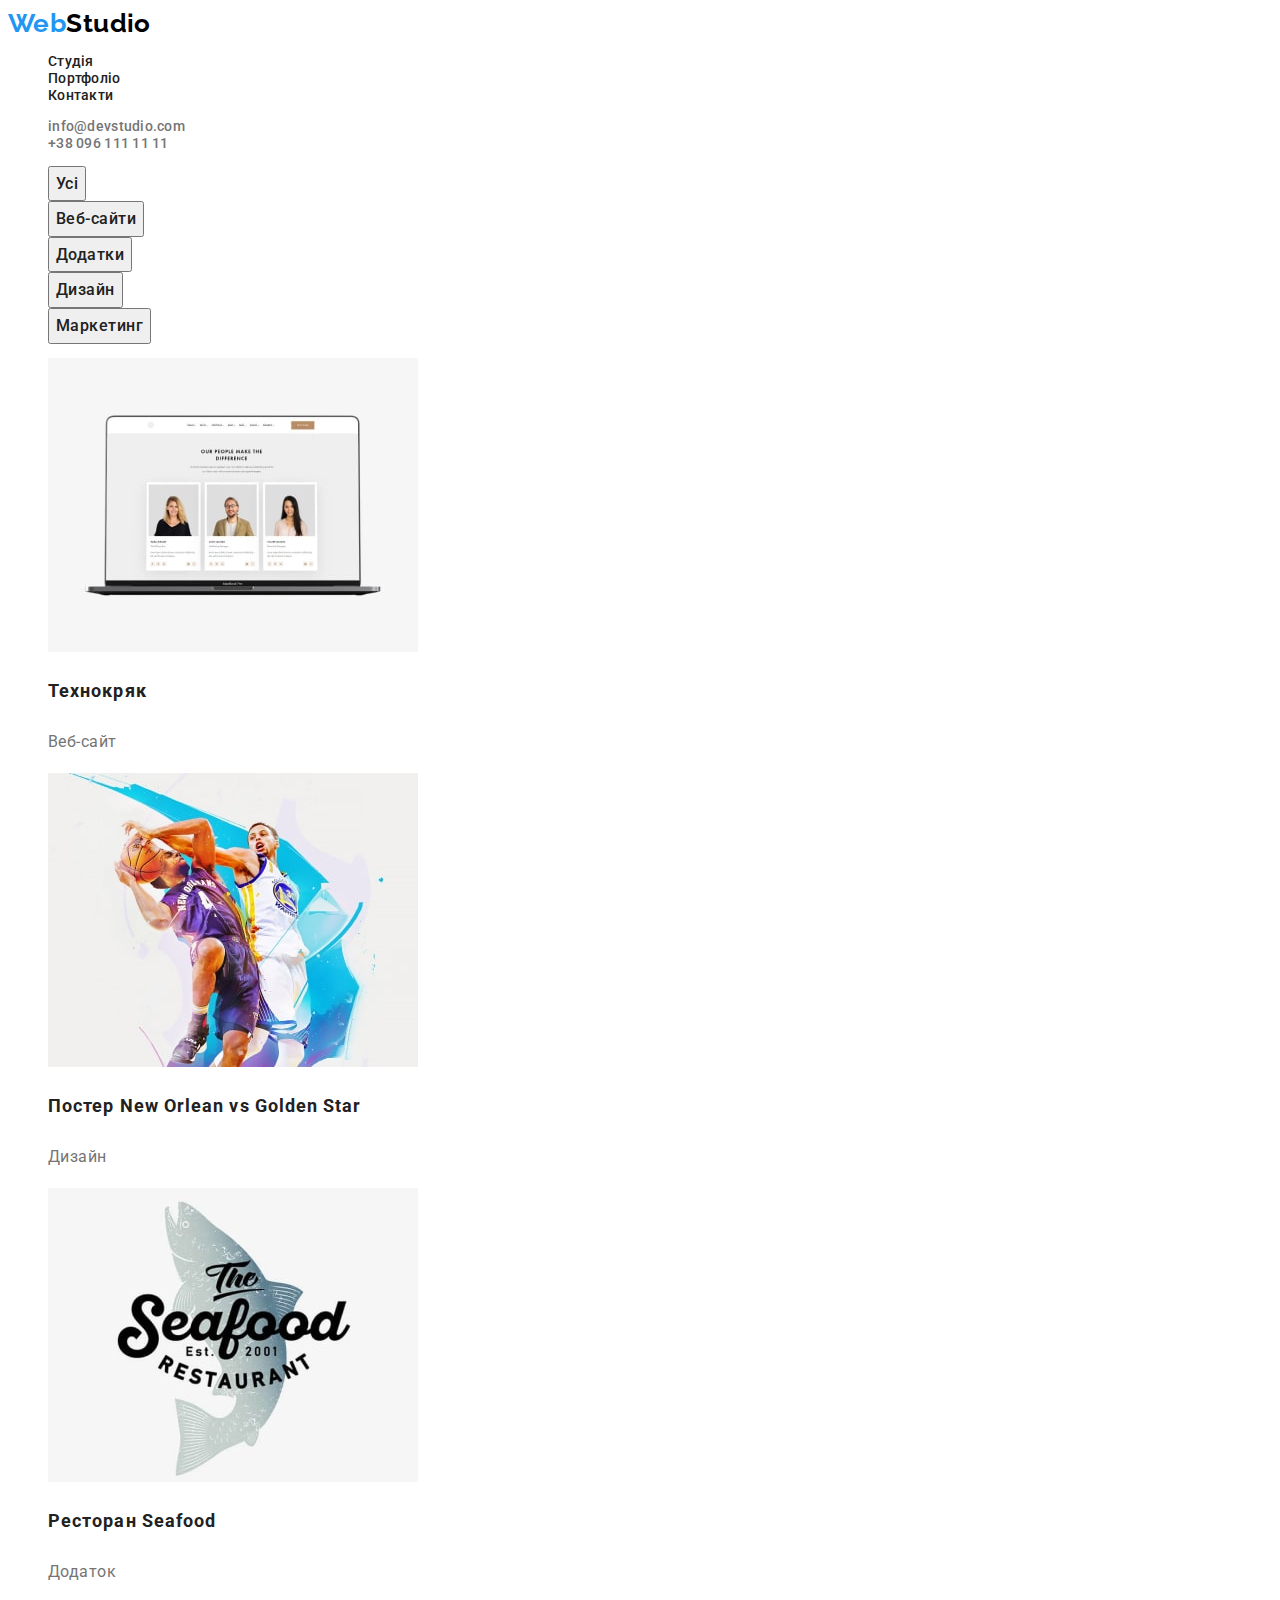
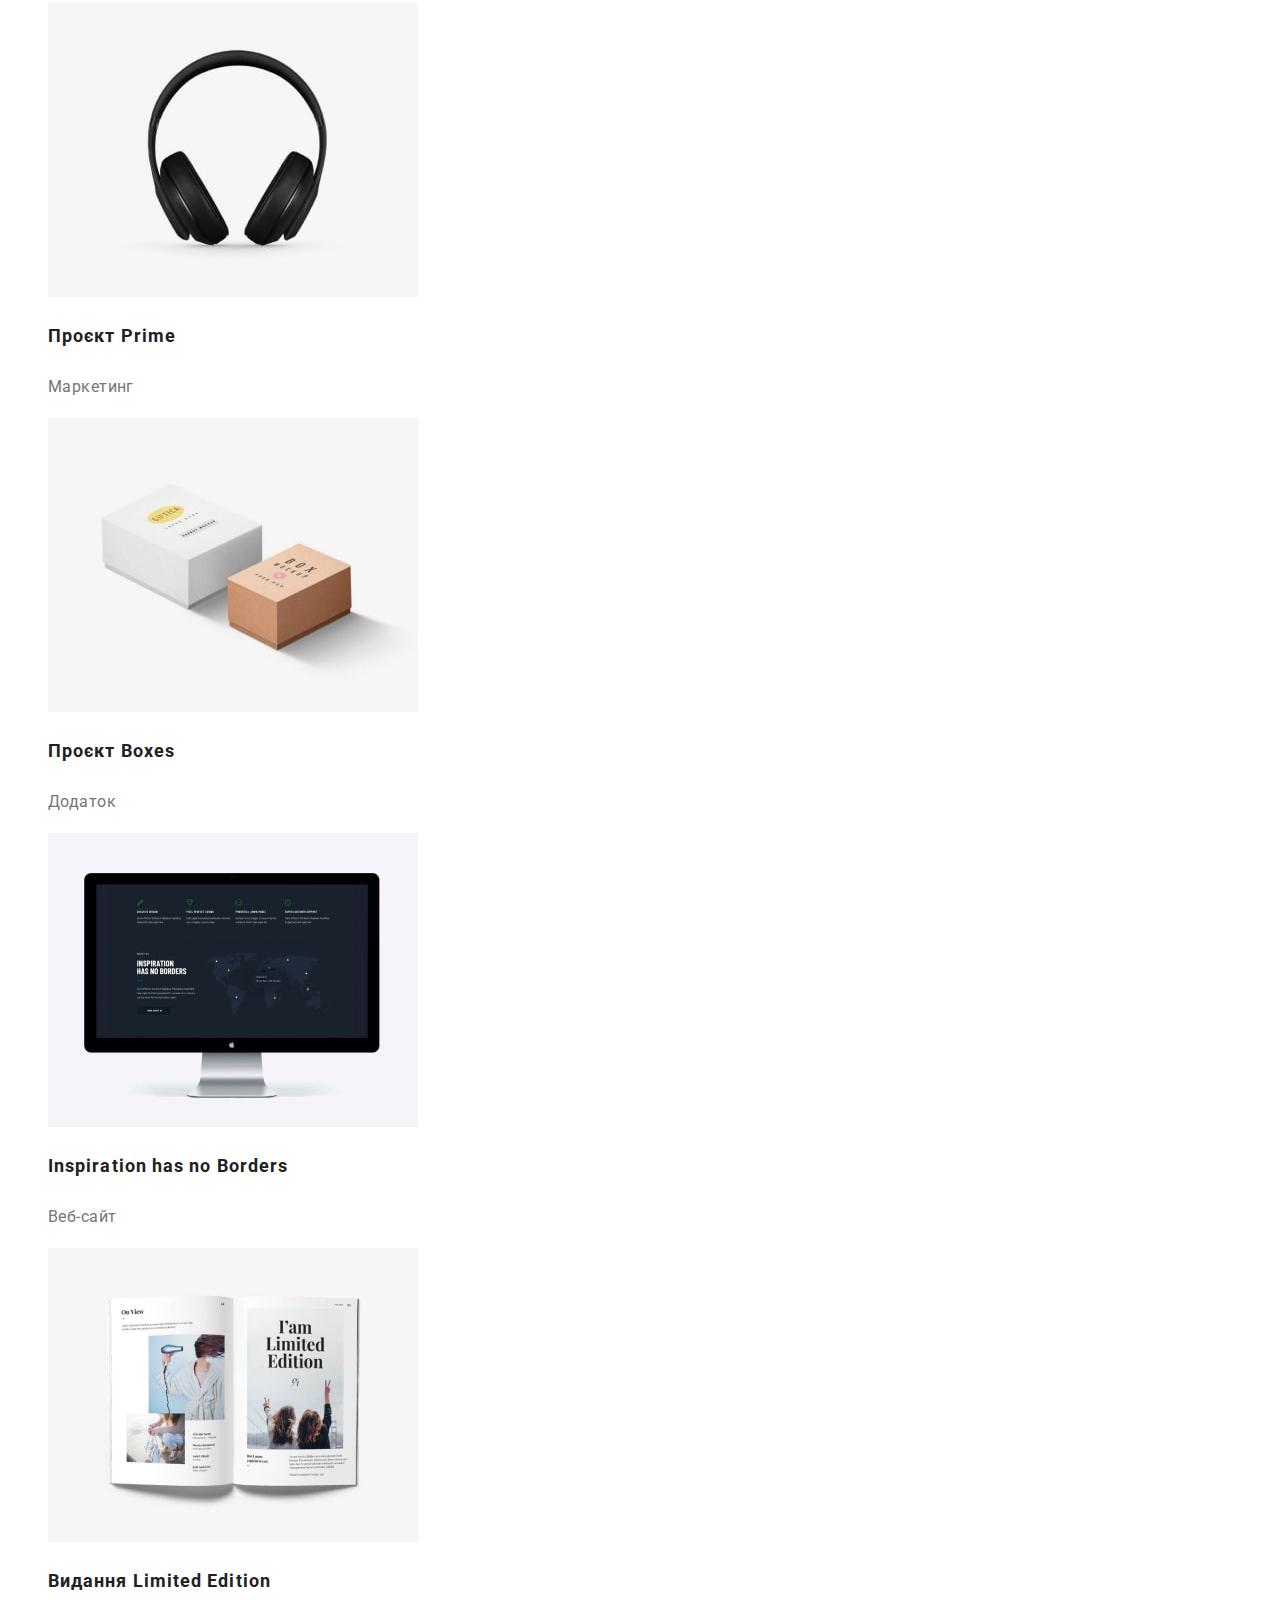
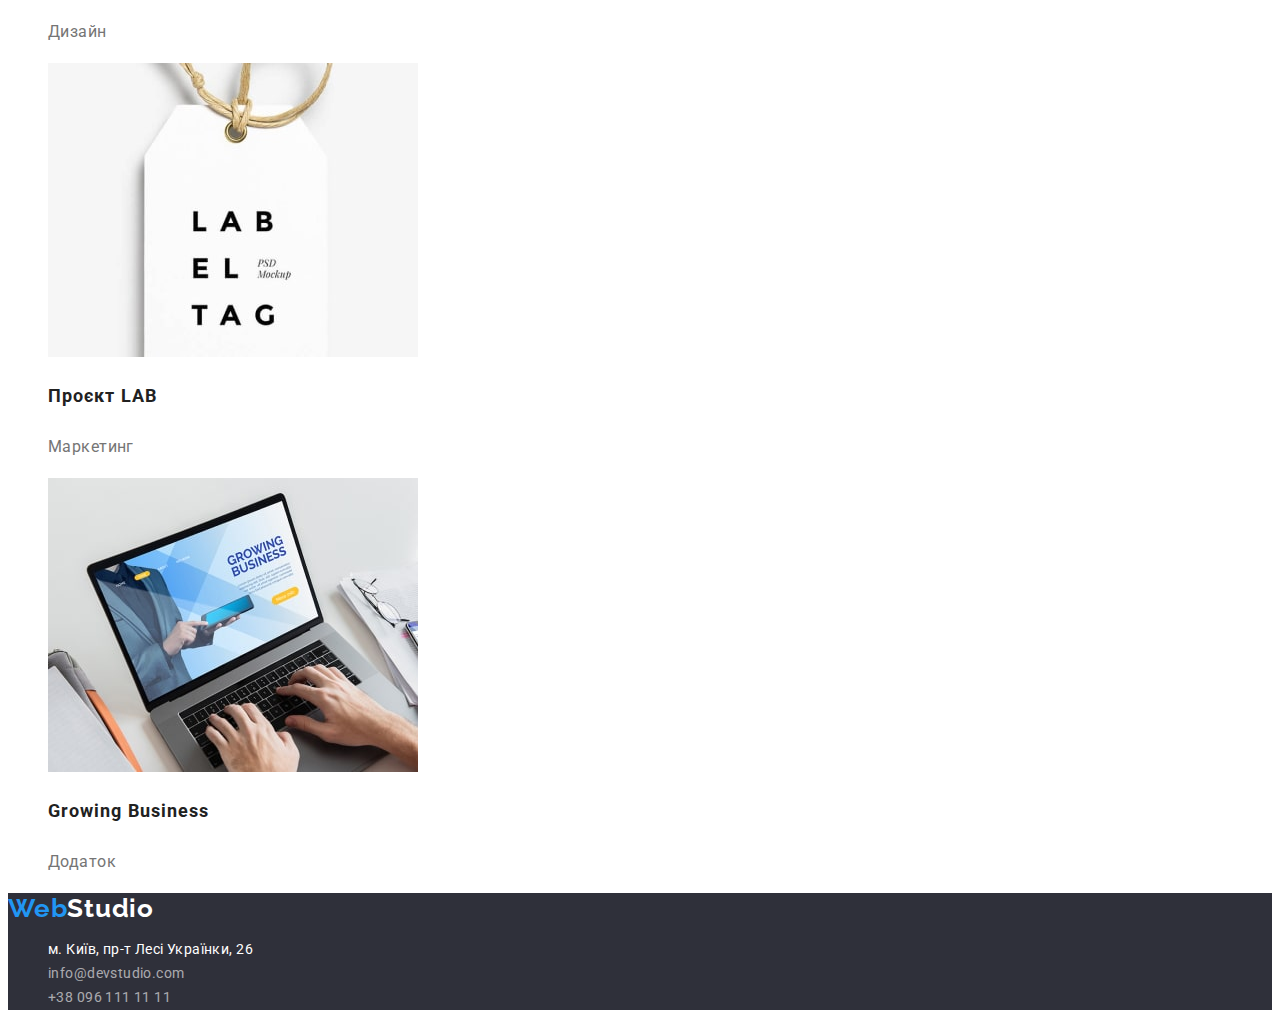
==== portfolio.html @ d5240e93 "Initial commit" ====
<!DOCTYPE html>
<html lang="en">
<head>
    <meta charset="UTF-8">
    <meta http-equiv="X-UA-Compatible" content="IE=edge">
    <meta name="viewport" content="width=device-width, initial-scale=1.0">
    <title>WebStudio</title>
    <link href="css/styles.css" rel="stylesheet">
    <link rel="preconnect" href="https://fonts.googleapis.com">
    <link rel="preconnect" href="https://fonts.gstatic.com" crossorigin>
    <link
        href="https://fonts.googleapis.com/css2?family=Raleway:wght@700&family=Roboto:wght@400;500;700;900&display=swap"
        rel="stylesheet">

</head>

<body>

    <header>
        <nav class="header-nav">
            <a href="./index.html" class="logo"><span class="logo-web">Web</span>Studio</a>
            <ul class="list">
                <li><a class="header-link link" href="./index.html">Студія</a></li>
                <li><a class="header-link link" href="./portfolio.html">Портфоліо</a></li>
                <li><a class="header-link link" href="">Контакти</a></li>
            </ul>
        </nav>
        <ul class="list">
            <li> <a href="mailto:info@devstudio.com" class="mail-tel link">info@devstudio.com</a></li>
            <li> <a href="tel:+380961111111" class="mail-tel link">+38 096 111 11 11</a></li>
        </ul>
    </header>

    <main>
        <section>
            <h1 class="visually-hidden">Наші роботи</h2>
            <ul class="list">
                <li><button class="btn-stile" type="button">Усі</button></li>
                <li><button class="btn-stile" type="button">Веб-сайти</button></li>
                <li><button class="btn-stile" type="button">Додатки</button></li>
                <li><button class="btn-stile" type="button">Дизайн</button></li>
                <li><button class="btn-stile" type="button">Маркетинг</button></li>
            </ul>
            <ul class="list">
                <li>
                    <img src="./images/tehno.jpg" width="370" alt="photo tehno">
                    <h3 class="project-title">Технокряк</h3>
                    <p class="project-text">Веб-сайт</p>
                </li>                
                <li>
                    <img src="./images/poster.jpg" width="370" alt="photo poster">
                    <h3  class="project-title">Постер New Orlean vs Golden Star</h3>
                    <p class="project-text">Дизайн</p>
                </li>
                <li>
                    <img src="./images/restaurant.jpg" width="370" alt="photo restaurant">
                    <h3  class="project-title">Ресторан Seafood</h3>
                    <p class="project-text">Додаток</p>
                </li>
                <li>
                    <img src="./images/project-prime.jpg" width="370" alt="photo prime">
                    <h3  class="project-title">Проєкт Prime</h3>
                    <p class="project-text">Маркетинг</p>
                </li>
                <li>
                    <img src="./images/project-boxes.jpg" width="370" alt="photo project boxes">
                    <h3  class="project-title">Проєкт Boxes</h3>
                    <p class="project-text">Додаток</p>
                </li>
                <li>
                    <img src="./images/inspiration-has-no-borders.jpg" width="370" alt="photo inspiration has no borders">
                    <h3  class="project-title">Inspiration has no Borders</h3>
                    <p class="project-text">Веб-сайт</p>
                </li>
                <li>
                    <img src="./images/limited-edition.jpg" width="370" alt="photo limited edition">
                    <h3  class="project-title">Видання Limited Edition</h3>
                    <p class="project-text">Дизайн</p>
                </li>
                <li>
                    <img src="./images/lab.jpg" width="370" alt="photo lab">
                    <h3  class="project-title">Проєкт LAB</h3>
                    <p class="project-text">Маркетинг</p>
                </li>
                <li>
                    <img src="./images/growing-business.jpg" width="370" alt="photo growing business">
                    <h3  class="project-title">Growing Business</h3>
                    <p class="project-text">Додаток</p>
                </li>
            </ul>
        </section>
    </main>
    <footer class="style-footer">
        <address>
            <a class="logo-footer" href="./index.html"><span class="logo-web">Web</span>Studio</a>
            <ul class="list">                    
                <li><a class="addres-footer" href="https://goo.gl/maps/UtjV7vfehUhtQX6XA" target="_blank" rel="noopener noreferrer nofollow">м. Київ, пр-т Лесі Українки, 26</a></li>
                <li><a class="mail-tel-footer link" href="mailto:info@devstudio.com">info@devstudio.com</a></li>
                <li><a class="mail-tel-footer link" href="tel:+380961111111">+38 096 111 11 11</a></li>
            </ul>
        </address>
</footer>

    
</body>
</html>
---- css/styles.css ----
:root {
    --accent-color:#2196F3;
    --first-color:#212121;
    --white-color:#ffffff;
    --black-color:#000000;
    --gray-color:#757575;
    --bkgr-color: #2F303A;
     }
body {
    font-family: 'Roboto',
                sans-serif;
                color: var(--gray-color);
                font-size: 14px;
                background-color: var(--white-color);
                letter-spacing: 0.03em;
     }
    /* -----------logo--------------- */
        .list {
         list-style-type: none;
                }
    .logo {
    font-family: 'Raleway';
        font-weight: 700;
        font-size: 26px;
        line-height: 1.19;        
        color: var(--black-color);
        text-decoration: none
        
    }
             
        /* -----------header navigation--------------- */
    .header-link {
            font-weight: 500;
            line-height: 1.14;
            letter-spacing: 0.02em;        
            color: var(--first-color);
    }
    .mail-tel {
        font-weight: 500;
        font-weight: 500;
        line-height: 1.14;
        letter-spacing: 0.02em;  
        color: var(--gray-color);        
    }
    .link {
        text-decoration: none
    }
    .logo-web,
    .link:hover,
    .link:focus  {
            color: var(--accent-color);
    }
    .visually-hidden {
        position: absolute;
        width: 1px;
        height: 1px;
        margin: -1px;
        border: 0;
        padding: 0;
        
        white-space: nowrap;
        clip-path: inset(100%);
        clip: rect(0 0 0 0);
        overflow: hidden;
      }

        /*-----------------HERO--------------------------*/
    .hero-title {
            font-weight: 900;
            font-size: 44px;
            line-height: 1.36;        
            text-align: center;
            letter-spacing: 0.06em;
            text-transform: uppercase;       
            color: var(--white-color);
        }  
    .btn {
            font-weight: 700;
            font-size: 16px;
            line-height: 1.88;            
            display: flex;
            align-items: center;
            text-align: center;
            letter-spacing: 0.06em;
            color: var(--white-color);        
            cursor: pointer;
            background: var(--accent-color);
            box-shadow: 0px 4px 4px rgba(0, 0, 0, 0.15);
            border-radius: 4px;
    } 
        .btn:hover,
        .btn:focus {
            background: var(--gray-color);              
        }
        /*-----------------Our advantages---------------------*/
        .advantages-title {
                font-size: 14px;
                line-height: 1.14;
                text-transform: uppercase;            
                color: var(--first-color);
        }
        .advantages-text {
                line-height: 1.71;
                color: inherit;
        }
        /*-----------------What do we do?---------------------*/
        .section-title {
                font-size: 36px;
                line-height: 1.16;
                text-align: center;
                color: var(--first-color);
        }    
        .team-name {
                font-weight: 500;
                font-size: 16px;
                line-height: 1.18;            
                text-align: center;         
                color: var(--first-color);
        }
        .team-position {                
                font-size: 16px;
                line-height: 1.18;
                text-align: center;
        }
        .style-footer {
                background: var(--bkgr-color);
        }
        
        .logo-footer {
            font-family: 'Raleway';
                font-style: normal;
                font-weight: 700;
                font-size: 26px;
                line-height: 1.19;            
                letter-spacing: 0.03em;            
                color: var(--white-color);
                text-decoration: none;
        }
        .addres-footer {
                font-style: normal;
                line-height: 1.71; 
                color: var(--white-color);
                text-decoration: none;

        }
        .mail-tel-footer {
                font-style: normal; 
                line-height: 1.71; 
                color: rgba(255, 255, 255, 0.6);
        }
        /*---------------------portfolio----------------*/
        .btn-stile {
            font-family: 'Roboto';
                font-style: normal;
                font-weight: 500;
                font-size: 16px;
                line-height: 1.85;
                text-align: center;
                letter-spacing: 0.03em;
                color: var(--first-color);
                cursor: pointer;
        }
        .btn-stile:hover,
        .btn-stile:focus {
                color: #FFFFFF;
                background: #2196F3;
                box-shadow: 0px 3px 1px rgba(0, 0, 0, 0.1), 0px 1px 2px rgba(0, 0, 0, 0.08), 0px 2px 2px rgba(0, 0, 0, 0.12);
                border-radius: 4px;
        }
        .project-title {
                font-size: 18px;
                line-height: 2;
                letter-spacing: 0.06em;
                color: var(--first-color);
        }
        .project-text {
                font-size: 16px;
                line-height: 1.88;           
        }
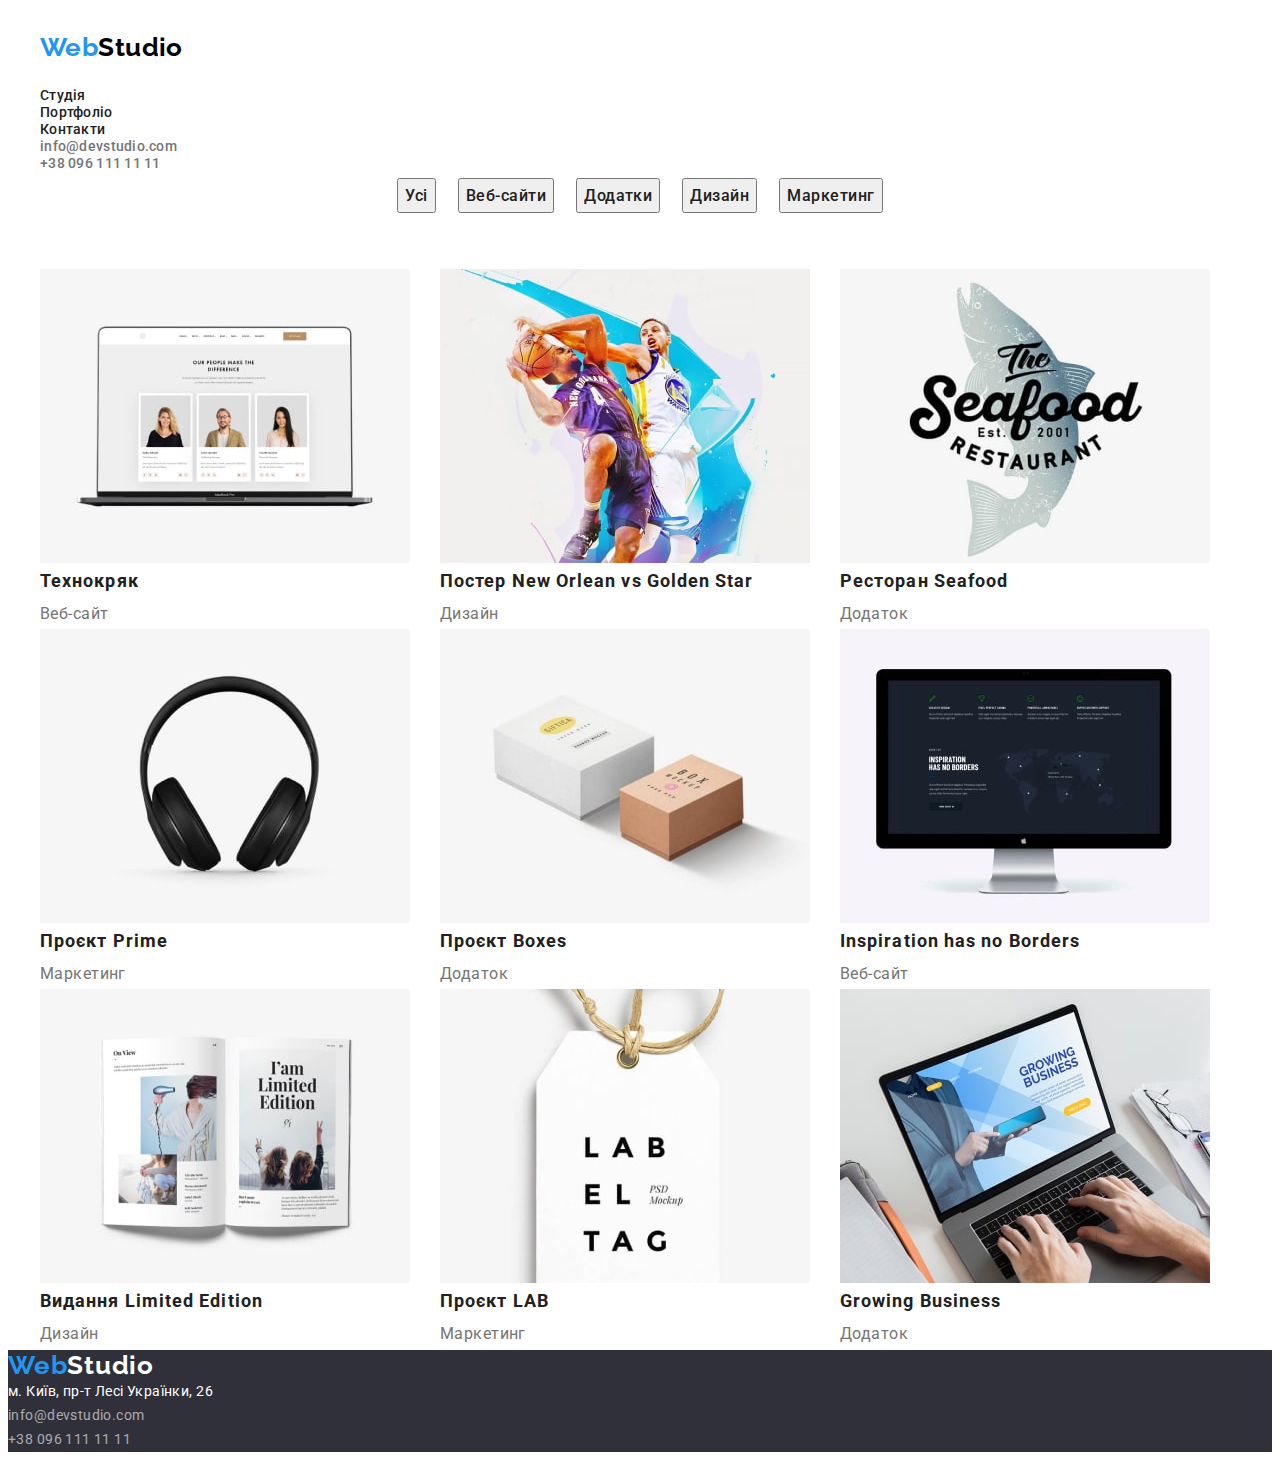
==== commit 301fc963: "Begin section hero" ====
--- a/portfolio.html
+++ b/portfolio.html
@@ -1,93 +1,116 @@
 <!DOCTYPE html>
 <html lang="en">
 <head>
-    <meta charset="UTF-8">
-    <meta http-equiv="X-UA-Compatible" content="IE=edge">
-    <meta name="viewport" content="width=device-width, initial-scale=1.0">
+    <meta charset="UTF-8" />
+    <meta http-equiv="X-UA-Compatible" content="IE=edge" />
+    <meta name="viewport" content="width=device-width, initial-scale=1.0" />
     <title>WebStudio</title>
-    <link href="css/styles.css" rel="stylesheet">
-    <link rel="preconnect" href="https://fonts.googleapis.com">
-    <link rel="preconnect" href="https://fonts.gstatic.com" crossorigin>
     <link
-        href="https://fonts.googleapis.com/css2?family=Raleway:wght@700&family=Roboto:wght@400;500;700;900&display=swap"
-        rel="stylesheet">
-
-</head>
+      rel="stylesheet"
+      href="https://cdnjs.cloudflare.com/ajax/libs/modern-normalize/1.1.0/modern-normalize.min.css"
+      integrity="sha512-wpPYUAdjBVSE4KJnH1VR1HeZfpl1ub8YT/NKx4PuQ5NmX2tKuGu6U/JRp5y+Y8XG2tV+wKQpNHVUX03MfMFn9Q=="
+      crossorigin="anonymous"
+      referrerpolicy="no-referrer"
+    />
+    <link href="css/styles.css" rel="stylesheet" />
+    <link rel="preconnect" href="https://fonts.googleapis.com" />
+    <link rel="preconnect" href="https://fonts.gstatic.com" crossorigin />
+    <link
+      href="https://fonts.googleapis.com/css2?family=Raleway:wght@700&family=Roboto:wght@400;500;700;900&display=swap"
+      rel="stylesheet"
+    />
+  </head>
 
 <body>
 
     <header>
+      <div class="container">
         <nav class="header-nav">
-            <a href="./index.html" class="logo"><span class="logo-web">Web</span>Studio</a>
-            <ul class="list">
-                <li><a class="header-link link" href="./index.html">Студія</a></li>
-                <li><a class="header-link link" href="./portfolio.html">Портфоліо</a></li>
-                <li><a class="header-link link" href="">Контакти</a></li>
-            </ul>
+          <a href="./index.html" class="logo"
+            ><span class="logo-web">Web</span>Studio</a
+          >
+          <ul class="list">
+            <li><a class="header-link link" href="./index.html">Студія</a></li>
+            <li>
+              <a class="header-link link" href="./portfolio.html">Портфоліо</a>
+            </li>
+            <li><a class="header-link link" href="">Контакти</a></li>
+          </ul>
         </nav>
         <ul class="list">
-            <li> <a href="mailto:info@devstudio.com" class="mail-tel link">info@devstudio.com</a></li>
-            <li> <a href="tel:+380961111111" class="mail-tel link">+38 096 111 11 11</a></li>
+          <li>
+            <a href="mailto:info@devstudio.com" class="mail-tel link"
+              >info@devstudio.com</a
+            >
+          </li>
+          <li>
+            <a href="tel:+380961111111" class="mail-tel link"
+              >+38 096 111 11 11</a
+            >
+          </li>
         </ul>
+      </div>
     </header>
 
     <main>
         <section>
             <h1 class="visually-hidden">Наші роботи</h2>
-            <ul class="list">
+            <ul class="list btn-list">
                 <li><button class="btn-stile" type="button">Усі</button></li>
                 <li><button class="btn-stile" type="button">Веб-сайти</button></li>
                 <li><button class="btn-stile" type="button">Додатки</button></li>
                 <li><button class="btn-stile" type="button">Дизайн</button></li>
                 <li><button class="btn-stile" type="button">Маркетинг</button></li>
             </ul>
-            <ul class="list">
-                <li>
+            <div class="container">
+            <ul class="list picters-list">
+                <li class="name">
                     <img src="./images/tehno.jpg" width="370" alt="photo tehno">
                     <h3 class="project-title">Технокряк</h3>
                     <p class="project-text">Веб-сайт</p>
                 </li>                
-                <li>
+                <li class="name">
                     <img src="./images/poster.jpg" width="370" alt="photo poster">
                     <h3  class="project-title">Постер New Orlean vs Golden Star</h3>
                     <p class="project-text">Дизайн</p>
                 </li>
-                <li>
+                <li class="name">
                     <img src="./images/restaurant.jpg" width="370" alt="photo restaurant">
                     <h3  class="project-title">Ресторан Seafood</h3>
                     <p class="project-text">Додаток</p>
                 </li>
-                <li>
+                <li class="name">
                     <img src="./images/project-prime.jpg" width="370" alt="photo prime">
                     <h3  class="project-title">Проєкт Prime</h3>
                     <p class="project-text">Маркетинг</p>
                 </li>
-                <li>
+                <li class="name">
                     <img src="./images/project-boxes.jpg" width="370" alt="photo project boxes">
                     <h3  class="project-title">Проєкт Boxes</h3>
                     <p class="project-text">Додаток</p>
                 </li>
-                <li>
+                <li class="name">
                     <img src="./images/inspiration-has-no-borders.jpg" width="370" alt="photo inspiration has no borders">
                     <h3  class="project-title">Inspiration has no Borders</h3>
                     <p class="project-text">Веб-сайт</p>
                 </li>
-                <li>
+                <li class="name">
                     <img src="./images/limited-edition.jpg" width="370" alt="photo limited edition">
                     <h3  class="project-title">Видання Limited Edition</h3>
                     <p class="project-text">Дизайн</p>
                 </li>
-                <li>
+                <li class="name">
                     <img src="./images/lab.jpg" width="370" alt="photo lab">
                     <h3  class="project-title">Проєкт LAB</h3>
                     <p class="project-text">Маркетинг</p>
                 </li>
-                <li>
+                <li class="name">
                     <img src="./images/growing-business.jpg" width="370" alt="photo growing business">
                     <h3  class="project-title">Growing Business</h3>
                     <p class="project-text">Додаток</p>
                 </li>
             </ul>
+            </div>
         </section>
     </main>
     <footer class="style-footer">
--- a/css/styles.css
+++ b/css/styles.css
@@ -1,180 +1,266 @@
 :root {
-    --accent-color:#2196F3;
-    --first-color:#212121;
-    --white-color:#ffffff;
-    --black-color:#000000;
-    --gray-color:#757575;
-    --bkgr-color: #2F303A;
-     }
+  --accent-color: #2196f3;
+  --first-color: #212121;
+  --white-color: #ffffff;
+  --black-color: #000000;
+  --gray-color: #757575;
+  --bkgr-color: #2f303a;
+}
+p,
+h1,
+h2,
+h3,
+h4,
+h5,
+h6 {
+  margin: 0px;
+}
+
+ul,
+ol {
+  margin: 0px;
+  padding-left: 0px;
+}
+
+button {
+  cursor: pointer;
+}
+
 body {
-    font-family: 'Roboto',
-                sans-serif;
-                color: var(--gray-color);
-                font-size: 14px;
-                background-color: var(--white-color);
-                letter-spacing: 0.03em;
-     }
-    /* -----------logo--------------- */
-        .list {
-         list-style-type: none;
-                }
-    .logo {
-    font-family: 'Raleway';
-        font-weight: 700;
-        font-size: 26px;
-        line-height: 1.19;        
-        color: var(--black-color);
-        text-decoration: none
-        
-    }
-             
-        /* -----------header navigation--------------- */
-    .header-link {
-            font-weight: 500;
-            line-height: 1.14;
-            letter-spacing: 0.02em;        
-            color: var(--first-color);
-    }
-    .mail-tel {
-        font-weight: 500;
-        font-weight: 500;
-        line-height: 1.14;
-        letter-spacing: 0.02em;  
-        color: var(--gray-color);        
-    }
-    .link {
-        text-decoration: none
-    }
-    .logo-web,
-    .link:hover,
-    .link:focus  {
-            color: var(--accent-color);
-    }
-    .visually-hidden {
-        position: absolute;
-        width: 1px;
-        height: 1px;
-        margin: -1px;
-        border: 0;
-        padding: 0;
-        
-        white-space: nowrap;
-        clip-path: inset(100%);
-        clip: rect(0 0 0 0);
-        overflow: hidden;
-      }
-
-        /*-----------------HERO--------------------------*/
-    .hero-title {
-            font-weight: 900;
-            font-size: 44px;
-            line-height: 1.36;        
-            text-align: center;
-            letter-spacing: 0.06em;
-            text-transform: uppercase;       
-            color: var(--white-color);
-        }  
-    .btn {
-            font-weight: 700;
-            font-size: 16px;
-            line-height: 1.88;            
-            display: flex;
-            align-items: center;
-            text-align: center;
-            letter-spacing: 0.06em;
-            color: var(--white-color);        
-            cursor: pointer;
-            background: var(--accent-color);
-            box-shadow: 0px 4px 4px rgba(0, 0, 0, 0.15);
-            border-radius: 4px;
-    } 
-        .btn:hover,
-        .btn:focus {
-            background: var(--gray-color);              
-        }
-        /*-----------------Our advantages---------------------*/
-        .advantages-title {
-                font-size: 14px;
-                line-height: 1.14;
-                text-transform: uppercase;            
-                color: var(--first-color);
-        }
-        .advantages-text {
-                line-height: 1.71;
-                color: inherit;
-        }
-        /*-----------------What do we do?---------------------*/
-        .section-title {
-                font-size: 36px;
-                line-height: 1.16;
-                text-align: center;
-                color: var(--first-color);
-        }    
-        .team-name {
-                font-weight: 500;
-                font-size: 16px;
-                line-height: 1.18;            
-                text-align: center;         
-                color: var(--first-color);
-        }
-        .team-position {                
-                font-size: 16px;
-                line-height: 1.18;
-                text-align: center;
-        }
-        .style-footer {
-                background: var(--bkgr-color);
-        }
-        
-        .logo-footer {
-            font-family: 'Raleway';
-                font-style: normal;
-                font-weight: 700;
-                font-size: 26px;
-                line-height: 1.19;            
-                letter-spacing: 0.03em;            
-                color: var(--white-color);
-                text-decoration: none;
-        }
-        .addres-footer {
-                font-style: normal;
-                line-height: 1.71; 
-                color: var(--white-color);
-                text-decoration: none;
-
-        }
-        .mail-tel-footer {
-                font-style: normal; 
-                line-height: 1.71; 
-                color: rgba(255, 255, 255, 0.6);
-        }
-        /*---------------------portfolio----------------*/
-        .btn-stile {
-            font-family: 'Roboto';
-                font-style: normal;
-                font-weight: 500;
-                font-size: 16px;
-                line-height: 1.85;
-                text-align: center;
-                letter-spacing: 0.03em;
-                color: var(--first-color);
-                cursor: pointer;
-        }
-        .btn-stile:hover,
-        .btn-stile:focus {
-                color: #FFFFFF;
-                background: #2196F3;
-                box-shadow: 0px 3px 1px rgba(0, 0, 0, 0.1), 0px 1px 2px rgba(0, 0, 0, 0.08), 0px 2px 2px rgba(0, 0, 0, 0.12);
-                border-radius: 4px;
-        }
-        .project-title {
-                font-size: 18px;
-                line-height: 2;
-                letter-spacing: 0.06em;
-                color: var(--first-color);
-        }
-        .project-text {
-                font-size: 16px;
-                line-height: 1.88;           
-        }
-                                
+  font-family: "Roboto", sans-serif;
+  color: var(--gray-color);
+  font-size: 14px;
+  background-color: var(--white-color);
+  letter-spacing: 0.03em;
+}
+button {
+  cursor: pointer;
+}
+
+img {
+  display: block;
+  max-width: 100%;
+  height: auto;
+}
+
+.list {
+  list-style-type: none;
+}
+
+.link {
+  text-decoration: none;
+}
+
+.container {
+  width: 1200px;
+  padding: 0px 15px;
+  margin: 0 auto;
+  /* background-color: orange; */
+}
+
+/* -----------logo--------------- */
+
+.logo {
+  font-family: "Raleway";
+  font-weight: 700;
+  font-size: 26px;
+  line-height: 1.19;
+  color: var(--black-color);
+  text-decoration: none;
+  padding: 24px 0; /*стилизация*/
+  display: block;
+}
+
+/* -----------header navigation--------------- */
+.header-link {
+  font-weight: 500;
+  line-height: 1.14;
+  letter-spacing: 0.02em;
+  color: var(--first-color);
+}
+
+.mail-tel {
+  font-weight: 500;
+  font-weight: 500;
+  line-height: 1.14;
+  letter-spacing: 0.02em;
+  color: var(--gray-color);
+}
+
+.logo-web,
+.link:hover,
+.link:focus {
+  color: var(--accent-color);
+}
+
+.visually-hidden {
+  position: absolute;
+  width: 1px;
+  height: 1px;
+  margin: -1px;
+  border: 0;
+  padding: 0;
+
+  white-space: nowrap;
+  clip-path: inset(100%);
+  clip: rect(0 0 0 0);
+  overflow: hidden;
+}
+
+/*-----------------HERO--------------------------*/
+.hero {
+  padding: 200px 252px;
+}
+.hero-title {
+  font-weight: 900;
+  font-size: 44px;
+  line-height: 1.36;
+  text-align: center;
+  letter-spacing: 0.06em;
+  text-transform: uppercase;
+  color: var(--white-color);
+  /* display: block; */
+  /* width: 696px; */
+  /* height: 120px; */
+  padding: 200px 237px 30px;
+}
+
+.btn {
+  font-weight: 700;
+  font-size: 16px;
+  line-height: 1.88;
+  /* display: flex; */
+  /* display: inline-block; */
+  align-items: center;
+  text-align: center;
+  letter-spacing: 0.06em;
+  color: var(--white-color);
+  background: var(--accent-color);
+  box-shadow: 0px 4px 4px rgba(0, 0, 0, 0.15);
+  border-radius: 4px;
+  width: 216px;
+  height: 50px;
+  /* padding: 0 300px; */
+  /* border: 0; */
+  margin-left: 477px;
+  /* padding-bottom: 200px; */
+}
+
+.btn:hover,
+.btn:focus {
+  background: var(--gray-color);
+}
+
+/*-----------------Our advantages---------------------*/
+.advantages-title {
+  font-size: 14px;
+  line-height: 1.14;
+  text-transform: uppercase;
+  color: var(--first-color);
+}
+
+.advantages-text {
+  line-height: 1.71;
+  color: inherit;
+}
+
+/*-----------------What do we do?---------------------*/
+.section-title {
+  font-size: 36px;
+  line-height: 1.16;
+  text-align: center;
+  color: var(--first-color);
+}
+
+.team-name {
+  font-weight: 500;
+  font-size: 16px;
+  line-height: 1.18;
+  text-align: center;
+  color: var(--first-color);
+}
+
+.team-position {
+  font-size: 16px;
+  line-height: 1.18;
+  text-align: center;
+}
+
+.style-footer {
+  background: var(--bkgr-color);
+}
+
+.logo-footer {
+  font-family: "Raleway";
+  font-style: normal;
+  font-weight: 700;
+  font-size: 26px;
+  line-height: 1.19;
+  letter-spacing: 0.03em;
+  color: var(--white-color);
+  text-decoration: none;
+}
+
+.addres-footer {
+  font-style: normal;
+  line-height: 1.71;
+  color: var(--white-color);
+  text-decoration: none;
+}
+
+.mail-tel-footer {
+  font-style: normal;
+  line-height: 1.71;
+  color: rgba(255, 255, 255, 0.6);
+}
+
+/*---------------------portfolio----------------*/
+.btn-stile {
+  font-family: "Roboto";
+  font-style: normal;
+  font-weight: 500;
+  font-size: 16px;
+  line-height: 1.85;
+  text-align: center;
+  letter-spacing: 0.03em;
+  color: var(--first-color);
+  margin: 6px 11px; 0; 11px;
+}
+
+.btn-stile:hover,
+.btn-stile:focus {
+  color: #ffffff;
+  background: #2196f3;
+  box-shadow: 0px 3px 1px rgba(0, 0, 0, 0.1), 0px 1px 2px rgba(0, 0, 0, 0.08),
+    0px 2px 2px rgba(0, 0, 0, 0.12);
+  border-radius: 4px;
+}
+.btn-list {
+  display: flex;
+  justify-content: center;
+  padding-bottom: 50px;
+  /* flex-basis: auto; */
+  /* padding-left: 22px; */
+}
+.picters-list {
+  display: flex;
+  flex-wrap: wrap;
+  column-gap: 30px;
+  /* padding-bottom: 50px; */
+}
+.project-title {
+  font-size: 18px;
+  line-height: 2;
+  letter-spacing: 0.06em;
+  color: var(--first-color);
+  /* display: inline-block; */
+  /* margin: 120px 124 px; */
+}
+.name {
+  display: inline-block;
+}
+
+.project-text {
+  font-size: 16px;
+  line-height: 1.88;
+}
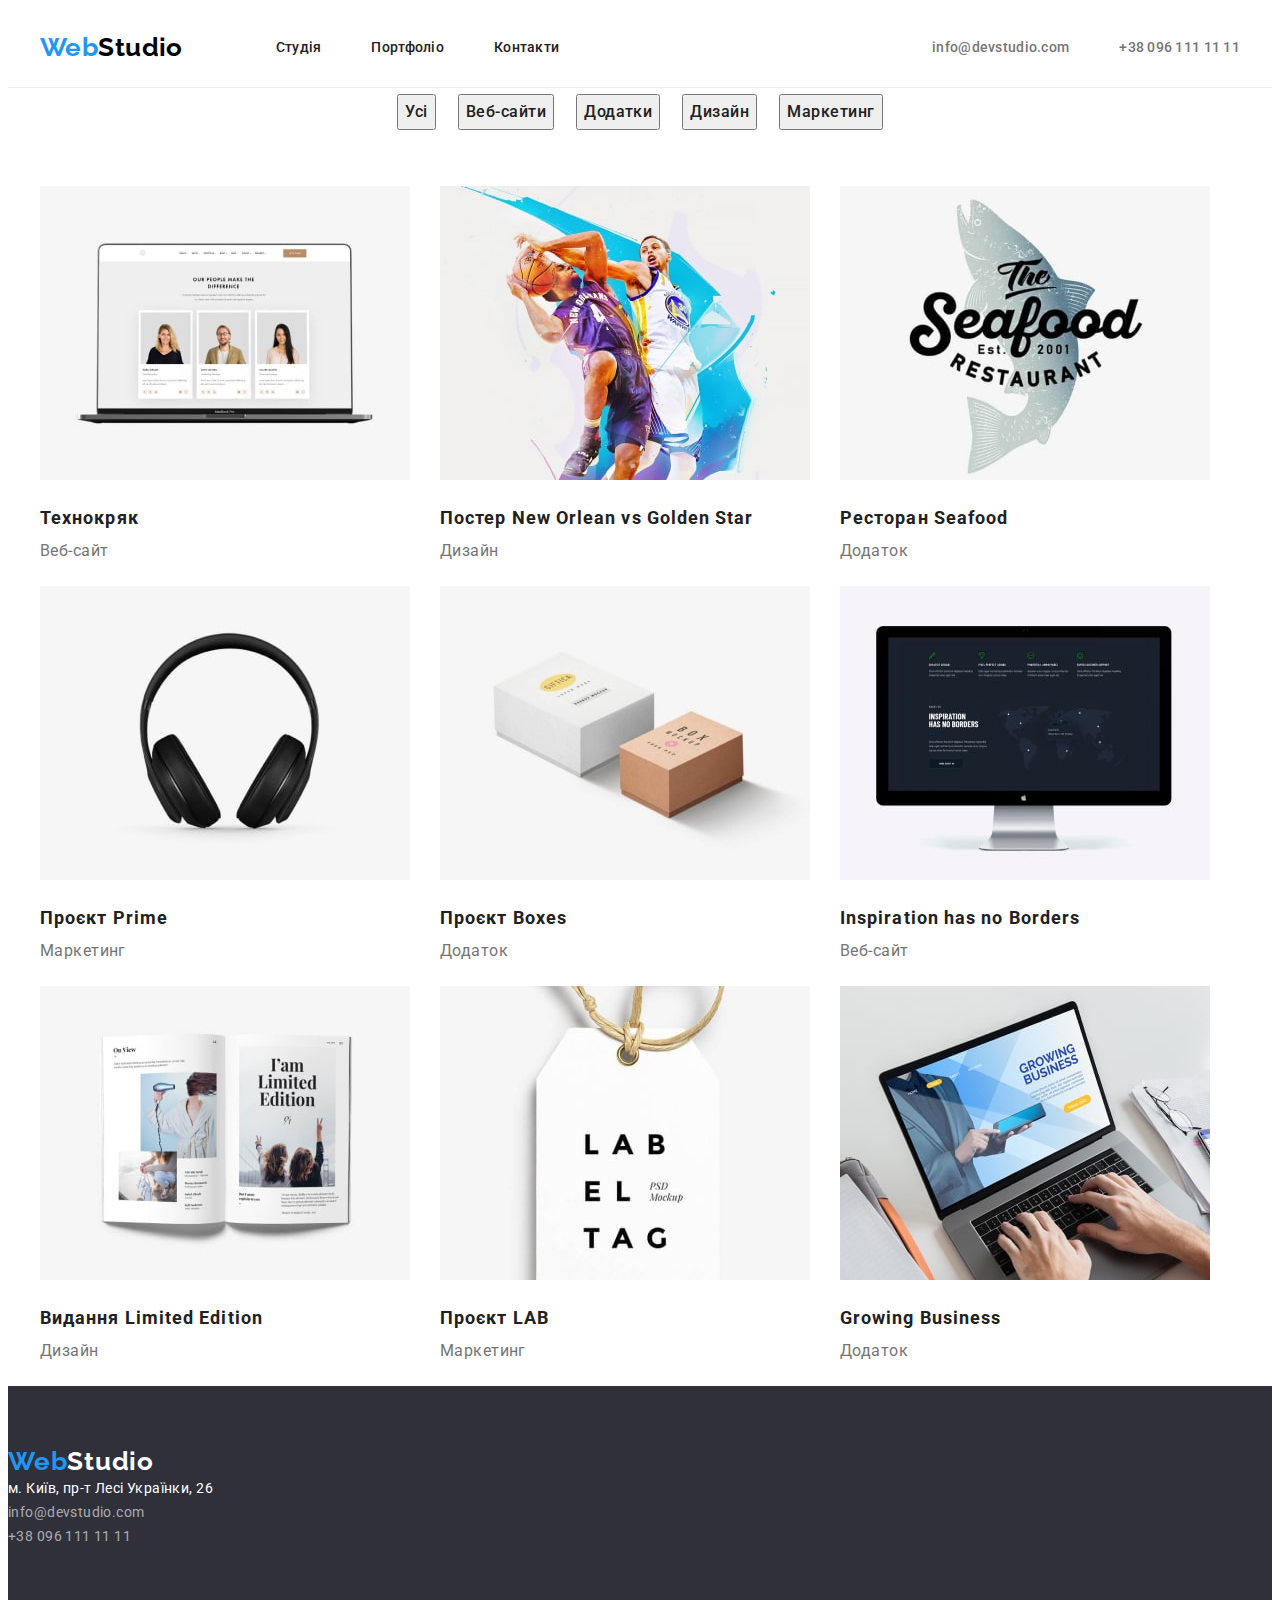
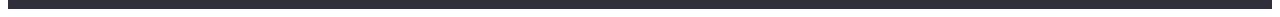
==== commit 113fc13a: "continue geometric CSS" ====
--- a/portfolio.html
+++ b/portfolio.html
@@ -23,34 +23,28 @@
 
 <body>
 
-    <header>
-      <div class="container">
-        <nav class="header-nav">
-          <a href="./index.html" class="logo"
-            ><span class="logo-web">Web</span>Studio</a
-          >
-          <ul class="list">
-            <li><a class="header-link link" href="./index.html">Студія</a></li>
-            <li>
-              <a class="header-link link" href="./portfolio.html">Портфоліо</a>
-            </li>
-            <li><a class="header-link link" href="">Контакти</a></li>
-          </ul>
-        </nav>
-        <ul class="list">
-          <li>
-            <a href="mailto:info@devstudio.com" class="mail-tel link"
-              >info@devstudio.com</a
-            >
+  <header class="header">
+    <div class="header-section container">
+      <nav class="header-nav">
+        <a href="./index.html" class="logo"><span class="logo-web">Web</span>Studio</a>
+        <ul class="header-list list">
+          <li class="header-item"><a class="header-link link" href="./index.html">Студія</a></li>
+          <li class="header-item">
+            <a class="header-link link" href="./portfolio.html">Портфоліо</a>
           </li>
-          <li>
-            <a href="tel:+380961111111" class="mail-tel link"
-              >+38 096 111 11 11</a
-            >
-          </li>
+          <li class="header-item"><a class="header-link link" href="">Контакти</a></li>
         </ul>
-      </div>
-    </header>
+      </nav>
+      <ul class="header-contact-list list">
+        <li class="header-contact-item">
+          <a href="mailto:info@devstudio.com" class="mail-tel link">info@devstudio.com</a>
+        </li>
+        <li class="header-contact-item">
+          <a href="tel:+380961111111" class="mail-tel link">+38 096 111 11 11</a>
+        </li>
+      </ul>
+    </div>
+  </header>
 
     <main>
         <section>
--- a/css/styles.css
+++ b/css/styles.css
@@ -5,7 +5,45 @@
   --black-color: #000000;
   --gray-color: #757575;
   --bkgr-color: #2f303a;
-}
+  --padd-standart: 94px;
+}
+
+/* base */
+
+body {
+  font-family: "Roboto", sans-serif;
+  color: var(--gray-color);
+  font-size: 14px;
+  background-color: var(--white-color);
+  letter-spacing: 0.03em;
+}
+
+button {
+  cursor: pointer;
+}
+
+img {
+  display: block;
+  max-width: 100%;
+  height: auto;
+}
+
+.list {
+  list-style-type: none;
+}
+
+.link {
+  text-decoration: none;
+}
+
+.logo-web,
+.link:hover,
+.link:focus {
+  color: var(--accent-color);
+}
+
+/* reset */
+
 p,
 h1,
 h2,
@@ -22,34 +60,7 @@
   padding-left: 0px;
 }
 
-button {
-  cursor: pointer;
-}
-
-body {
-  font-family: "Roboto", sans-serif;
-  color: var(--gray-color);
-  font-size: 14px;
-  background-color: var(--white-color);
-  letter-spacing: 0.03em;
-}
-button {
-  cursor: pointer;
-}
-
-img {
-  display: block;
-  max-width: 100%;
-  height: auto;
-}
-
-.list {
-  list-style-type: none;
-}
-
-.link {
-  text-decoration: none;
-}
+/* components  */
 
 .container {
   width: 1200px;
@@ -58,7 +69,23 @@
   /* background-color: orange; */
 }
 
-/* -----------logo--------------- */
+/* utils */
+
+.visually-hidden {
+  position: absolute;
+  width: 1px;
+  height: 1px;
+  margin: -1px;
+  border: 0;
+  padding: 0;
+
+  white-space: nowrap;
+  clip-path: inset(100%);
+  clip: rect(0 0 0 0);
+  overflow: hidden;
+}
+
+/* logo */
 
 .logo {
   font-family: "Raleway";
@@ -67,17 +94,63 @@
   line-height: 1.19;
   color: var(--black-color);
   text-decoration: none;
-  padding: 24px 0; /*стилизация*/
+  padding: 24px 0;
+  /*стилизация*/
   display: block;
-}
-
-/* -----------header navigation--------------- */
+
+  margin-right: 93px;
+}
+
+/* header navigation */
 .header-link {
   font-weight: 500;
   line-height: 1.14;
   letter-spacing: 0.02em;
   color: var(--first-color);
-}
+
+  padding-top: 32px;
+  padding-bottom: 32px;
+
+}
+
+.header {
+  border-bottom: 1px solid #ececec;
+}
+
+.header-section {
+  display: flex;
+  align-items: center;
+}
+
+.header-nav {
+  /*  for geometric */
+  display: flex;
+  align-items: center;
+}
+
+.header-list {
+  display: flex;
+  /* align-items: center; */
+}
+
+.header-item:not(:last-child) {
+  margin-right: 50px;
+}
+
+.header-contact-list {
+  display: flex;
+  /* align-items: center; */
+  margin-left: auto;
+
+
+}
+
+.header-contact-item:not(:last-child) {
+  /* margin-left: auto;  */
+  margin-right: 50px;
+
+}
+
 
 .mail-tel {
   font-weight: 500;
@@ -85,32 +158,25 @@
   line-height: 1.14;
   letter-spacing: 0.02em;
   color: var(--gray-color);
-}
-
-.logo-web,
-.link:hover,
-.link:focus {
-  color: var(--accent-color);
-}
-
-.visually-hidden {
-  position: absolute;
-  width: 1px;
-  height: 1px;
-  margin: -1px;
-  border: 0;
-  padding: 0;
-
-  white-space: nowrap;
-  clip-path: inset(100%);
-  clip: rect(0 0 0 0);
-  overflow: hidden;
-}
-
-/*-----------------HERO--------------------------*/
+
+  margin-left: auto;
+  padding-top: 32px;
+  padding-bottom: 32px;
+}
+
+/*HERO*/
 .hero {
-  padding: 200px 252px;
-}
+  /* padding: 200px 252px; */
+  background-color: var(--bkgr-color);
+
+  padding-top: 200px;
+  padding-bottom: 200px;
+  max-width: 1600px;
+  min-height: 600px;
+  margin-left: auto;
+  margin-right: auto;
+}
+
 .hero-title {
   font-weight: 900;
   font-size: 44px;
@@ -119,31 +185,32 @@
   letter-spacing: 0.06em;
   text-transform: uppercase;
   color: var(--white-color);
-  /* display: block; */
-  /* width: 696px; */
-  /* height: 120px; */
-  padding: 200px 237px 30px;
+
+  margin-bottom: 30px;
+  margin-left: auto;
+  margin-right: auto;
+  max-width: 696px;
+
 }
 
 .btn {
+  display: flex;
+  min-width: 200px;
+  border-radius: 4px;
+  border: 1px solid transparent;
+  padding: 10px 32px;
+  background-color: var(--accent-color);
+  color: var(--white-color);
+  font-family: "Roboto";
   font-weight: 700;
   font-size: 16px;
   line-height: 1.88;
-  /* display: flex; */
-  /* display: inline-block; */
   align-items: center;
   text-align: center;
   letter-spacing: 0.06em;
-  color: var(--white-color);
-  background: var(--accent-color);
-  box-shadow: 0px 4px 4px rgba(0, 0, 0, 0.15);
-  border-radius: 4px;
-  width: 216px;
-  height: 50px;
-  /* padding: 0 300px; */
-  /* border: 0; */
-  margin-left: 477px;
-  /* padding-bottom: 200px; */
+  margin: 0 auto;
+
+
 }
 
 .btn:hover,
@@ -152,6 +219,19 @@
 }
 
 /*-----------------Our advantages---------------------*/
+.advanteges-section {
+  padding: var(--padd-standart) 0;
+}
+
+.advantages-list {
+  display: flex;
+}
+
+.advantages-list-item:not(:last-child) {
+  margin-right: 30px;
+  max-width: 270px;
+}
+
 .advantages-title {
   font-size: 14px;
   line-height: 1.14;
@@ -165,11 +245,37 @@
 }
 
 /*-----------------What do we do?---------------------*/
+.busy {
+  padding-bottom: var(--padd-standart);
+}
+
 .section-title {
   font-size: 36px;
   line-height: 1.16;
   text-align: center;
   color: var(--first-color);
+  padding-bottom: 50px;
+}
+
+.busy-list {
+  display: flex;
+  flex-wrap: wrap;
+  column-gap: 30px;
+  justify-content: center;
+}
+
+.our-team {
+  background-color: #F5F4FA;
+  padding-bottom: var(--padd-standart);
+}
+
+.team-title {
+  padding-top: 50px;
+}
+
+.our-team-list {
+  display: flex;
+  justify-content: center;
 }
 
 .team-name {
@@ -178,6 +284,20 @@
   line-height: 1.18;
   text-align: center;
   color: var(--first-color);
+  padding-bottom: 10px;
+}
+
+.team-list-item:not(:last-child) {
+  margin-right: 30px;
+}
+
+.team-list-item-name-work {
+  padding: 30px 0;
+}
+
+.team-list-item {
+  box-shadow: 0px 1px 3px rgb(0 0 0 / 12%), 0px 1px 1px rgb(0 0 0 / 14%), 0px 2px 1px rgb(0 0 0 / 20%);
+  background-color: var(--white-color);
 }
 
 .team-position {
@@ -188,7 +308,30 @@
 
 .style-footer {
   background: var(--bkgr-color);
-}
+  padding: 60px 0;
+}
+
+.footer-flex {
+  display: flex;
+  /* margin: 0;
+  padding: 0;
+  list-style: none; */
+}
+
+.footer-contact-flex {
+
+}
+
+.footer-adress-contacts {
+  margin-top: 20px;
+}
+
+.footer-contact-item
+{
+  margin-top: 9px;
+}
+
+
 
 .logo-footer {
   font-family: "Raleway";
@@ -224,7 +367,9 @@
   text-align: center;
   letter-spacing: 0.03em;
   color: var(--first-color);
-  margin: 6px 11px; 0; 11px;
+  margin: 6px 11px;
+  0;
+  11px;
 }
 
 .btn-stile:hover,
@@ -235,6 +380,7 @@
     0px 2px 2px rgba(0, 0, 0, 0.12);
   border-radius: 4px;
 }
+
 .btn-list {
   display: flex;
   justify-content: center;
@@ -242,20 +388,33 @@
   /* flex-basis: auto; */
   /* padding-left: 22px; */
 }
+
 .picters-list {
   display: flex;
   flex-wrap: wrap;
   column-gap: 30px;
   /* padding-bottom: 50px; */
 }
+
 .project-title {
   font-size: 18px;
   line-height: 2;
   letter-spacing: 0.06em;
   color: var(--first-color);
-  /* display: inline-block; */
-  /* margin: 120px 124 px; */
-}
+}
+
+.project-title {
+  padding-top: 20px;
+}
+
+.project-text {
+  padding-bottom: 20px;
+}
+
+/* display: inline-block; */
+/* margin: 120px 124 px; */
+}
+
 .name {
   display: inline-block;
 }
@@ -263,4 +422,4 @@
 .project-text {
   font-size: 16px;
   line-height: 1.88;
-}
+}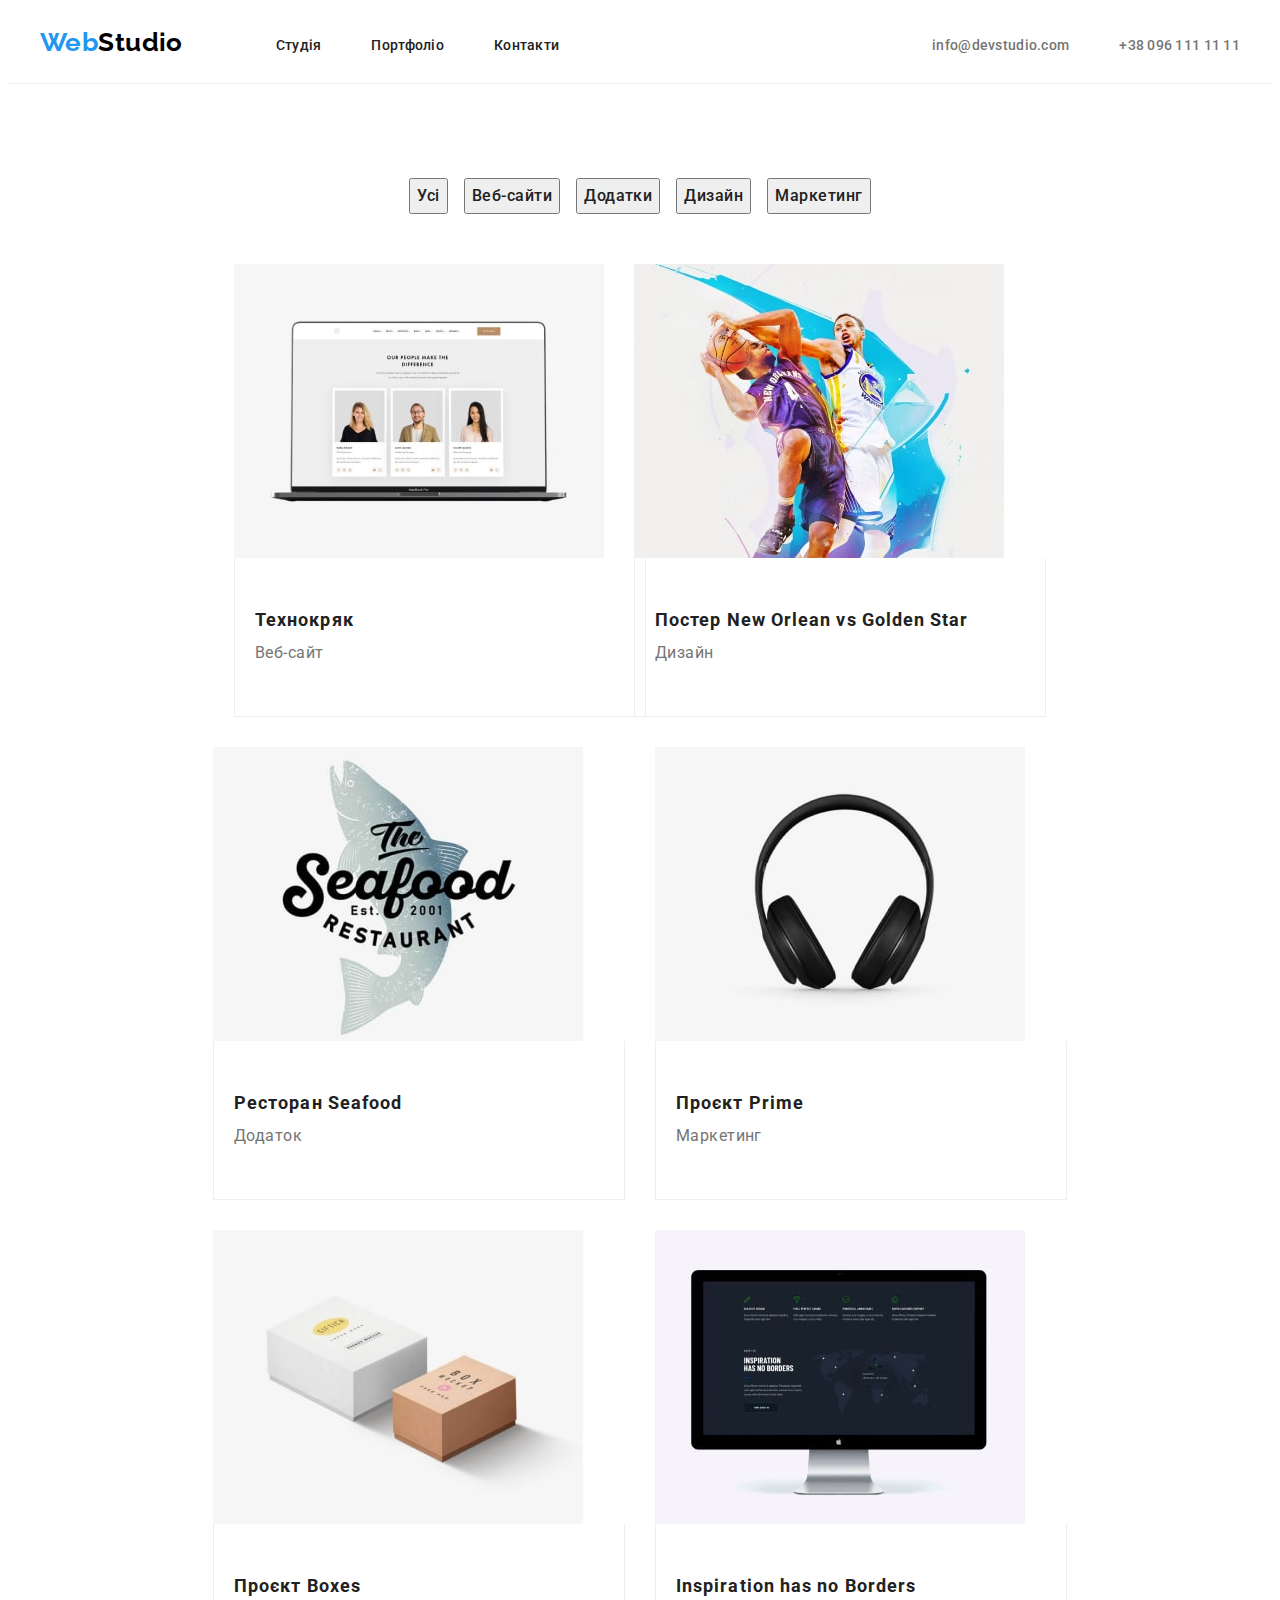
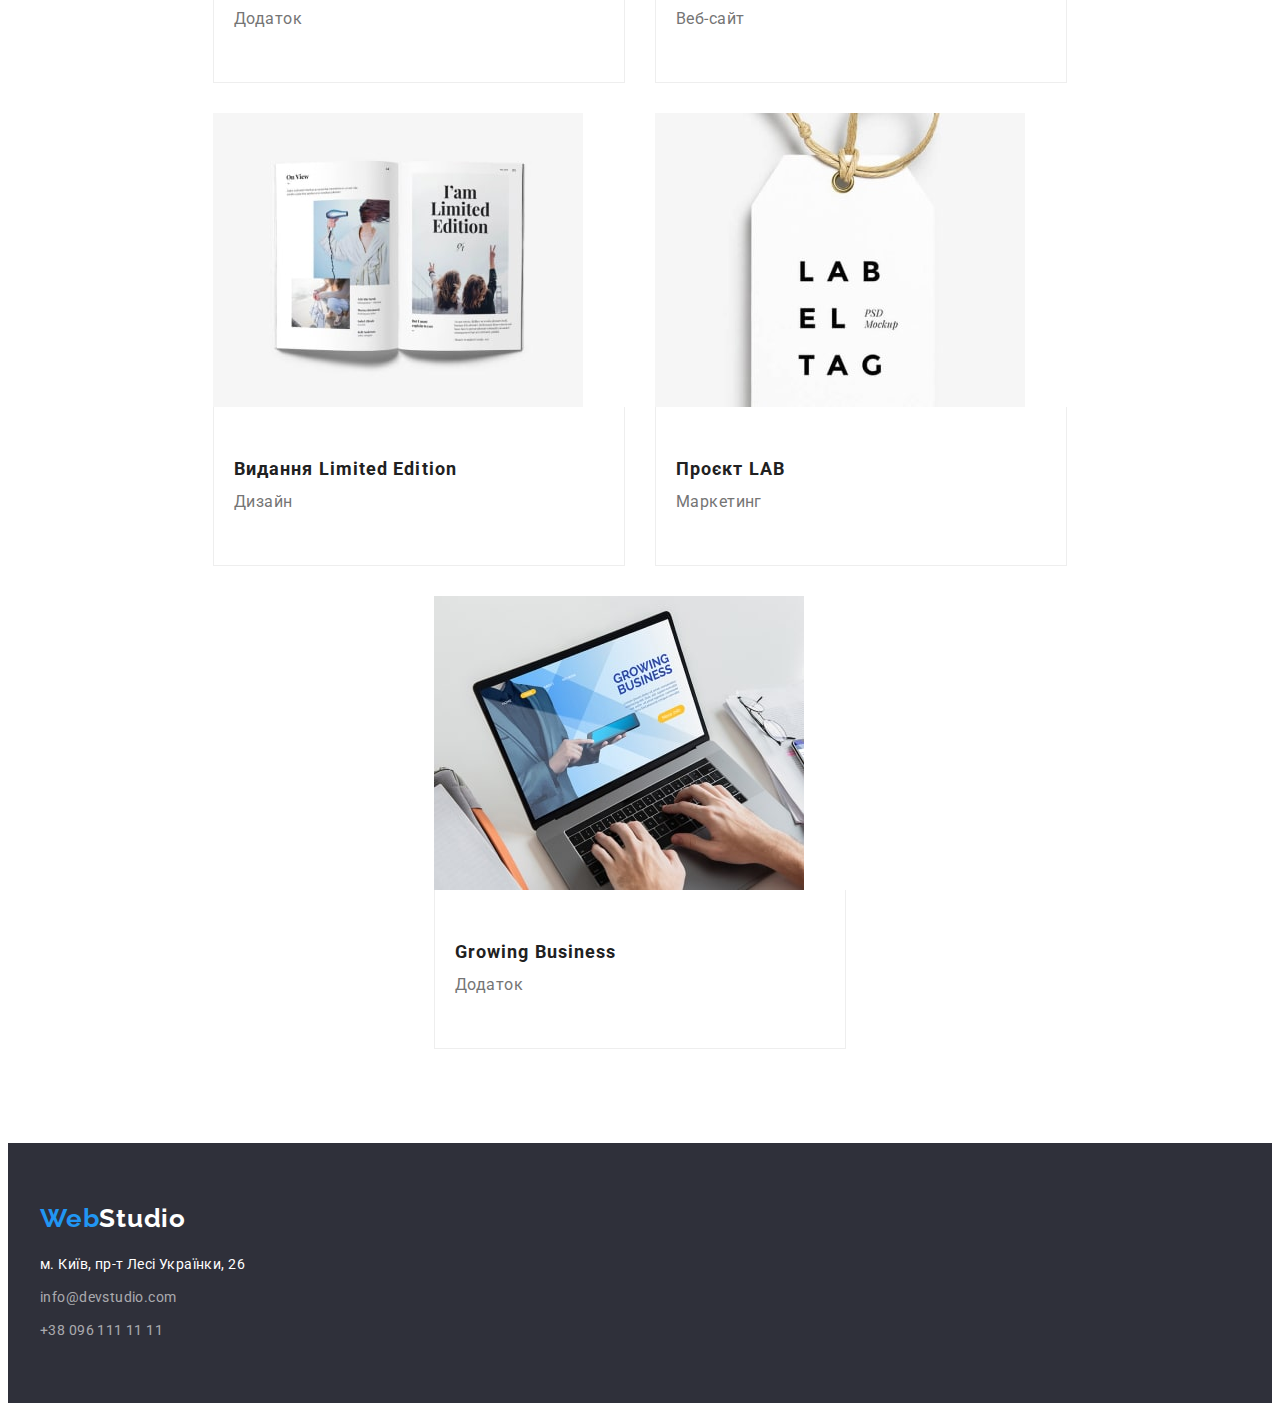
==== commit 41976091: "Finish of HM-03" ====
--- a/portfolio.html
+++ b/portfolio.html
@@ -1,25 +1,20 @@
 <!DOCTYPE html>
 <html lang="en">
+
 <head>
-    <meta charset="UTF-8" />
-    <meta http-equiv="X-UA-Compatible" content="IE=edge" />
-    <meta name="viewport" content="width=device-width, initial-scale=1.0" />
-    <title>WebStudio</title>
-    <link
-      rel="stylesheet"
-      href="https://cdnjs.cloudflare.com/ajax/libs/modern-normalize/1.1.0/modern-normalize.min.css"
-      integrity="sha512-wpPYUAdjBVSE4KJnH1VR1HeZfpl1ub8YT/NKx4PuQ5NmX2tKuGu6U/JRp5y+Y8XG2tV+wKQpNHVUX03MfMFn9Q=="
-      crossorigin="anonymous"
-      referrerpolicy="no-referrer"
-    />
-    <link href="css/styles.css" rel="stylesheet" />
-    <link rel="preconnect" href="https://fonts.googleapis.com" />
-    <link rel="preconnect" href="https://fonts.gstatic.com" crossorigin />
-    <link
-      href="https://fonts.googleapis.com/css2?family=Raleway:wght@700&family=Roboto:wght@400;500;700;900&display=swap"
-      rel="stylesheet"
-    />
-  </head>
+  <meta charset="UTF-8" />
+  <meta http-equiv="X-UA-Compatible" content="IE=edge" />
+  <meta name="viewport" content="width=device-width, initial-scale=1.0" />
+  <title>WebStudio</title>
+  <link rel="stylesheet" href="https://cdnjs.cloudflare.com/ajax/libs/modern-normalize/1.1.0/modern-normalize.min.css"
+    integrity="sha512-wpPYUAdjBVSE4KJnH1VR1HeZfpl1ub8YT/NKx4PuQ5NmX2tKuGu6U/JRp5y+Y8XG2tV+wKQpNHVUX03MfMFn9Q=="
+    crossorigin="anonymous" referrerpolicy="no-referrer" />
+  <link href="css/styles.css" rel="stylesheet" />
+  <link rel="preconnect" href="https://fonts.googleapis.com" />
+  <link rel="preconnect" href="https://fonts.gstatic.com" crossorigin />
+  <link href="https://fonts.googleapis.com/css2?family=Raleway:wght@700&family=Roboto:wght@400;500;700;900&display=swap"
+    rel="stylesheet" />
+</head>
 
 <body>
 
@@ -28,11 +23,15 @@
       <nav class="header-nav">
         <a href="./index.html" class="logo"><span class="logo-web">Web</span>Studio</a>
         <ul class="header-list list">
-          <li class="header-item"><a class="header-link link" href="./index.html">Студія</a></li>
+          <li class="header-item">
+            <a class="header-link link" href="./index.html">Студія</a>
+          </li>
           <li class="header-item">
             <a class="header-link link" href="./portfolio.html">Портфоліо</a>
           </li>
-          <li class="header-item"><a class="header-link link" href="">Контакти</a></li>
+          <li class="header-item">
+            <a class="header-link link" href="">Контакти</a>
+          </li>
         </ul>
       </nav>
       <ul class="header-contact-list list">
@@ -46,78 +45,110 @@
     </div>
   </header>
 
-    <main>
-        <section>
-            <h1 class="visually-hidden">Наші роботи</h2>
-            <ul class="list btn-list">
-                <li><button class="btn-stile" type="button">Усі</button></li>
-                <li><button class="btn-stile" type="button">Веб-сайти</button></li>
-                <li><button class="btn-stile" type="button">Додатки</button></li>
-                <li><button class="btn-stile" type="button">Дизайн</button></li>
-                <li><button class="btn-stile" type="button">Маркетинг</button></li>
+  <main>
+    <section>
+      <h1 class="visually-hidden">Наші роботи</h2>
+        <ul class="list btn-list">
+          <li><button class="btn-stile" type="button">Усі</button></li>
+          <li><button class="btn-stile" type="button">Веб-сайти</button></li>
+          <li><button class="btn-stile" type="button">Додатки</button></li>
+          <li><button class="btn-stile" type="button">Дизайн</button></li>
+          <li><button class="btn-stile" type="button">Маркетинг</button></li>
+        </ul>
+        <div class="container-picters container">
+          <ul class="list picters-list">
+            <li class="item-of-job">
+              <img class="img-of-job" src="./images/tehno.jpg" width="370" alt="photo tehno">
+              <div class="under-pict-border">
+                <h3 class="project-title">Технокряк</h3>
+                <p class="project-text">Веб-сайт</p>
+              </div>
+            </li>
+            <li class="name-of-job">
+              <img class="img-of-job" src="./images/poster.jpg" width="370" alt="photo poster">
+              <div class="under-pict-border">
+                <h3 class="project-title">Постер New Orlean vs Golden Star</h3>
+                <p class="project-text">Дизайн</p>
+              </div>
+            </li>
+            <li class="name-of-job">
+              <img class="img-of-job" src="./images/restaurant.jpg" width="370" alt="photo restaurant">
+              <div class="under-pict-border">
+                <h3 class="project-title">Ресторан Seafood</h3>
+                <p class="project-text">Додаток</p>
+              </div>
+            </li>
+            <li class="name-of-job">
+              <img class="img-of-job" src="./images/project-prime.jpg" width="370" alt="photo prime">
+              <div class="under-pict-border">
+                <h3 class="project-title">Проєкт Prime</h3>
+                <p class="project-text">Маркетинг</p>
+              </div>
+            </li>
+            <li class="name-of-job">
+              <img src="./images/project-boxes.jpg" width="370" alt="photo project boxes">
+              <div class="under-pict-border">
+                <h3 class="project-title">Проєкт Boxes</h3>
+                <p class="project-text">Додаток</p>
+              </div>
+            </li>
+            <li class="name-of-job">
+              <img src="./images/inspiration-has-no-borders.jpg" width="370" alt="photo inspiration has no borders">
+              <div class="under-pict-border">
+                <h3 class="project-title">Inspiration has no Borders</h3>
+                <p class="project-text">Веб-сайт</p>
+              </div>
+            </li>
+            <li class="name-of-job">
+              <img class="img-of-job" src="./images/limited-edition.jpg" width="370" alt="photo limited edition">
+              <div class="under-pict-border">
+                <h3 class="project-title">Видання Limited Edition</h3>
+                <p class="project-text">Дизайн</p>
+              </div>
+            </li>
+            <li class="name-of-job">
+              <img class="img-of-job" src="./images/lab.jpg" width="370" alt="photo lab">
+              <div class="under-pict-border">
+                <h3 class="project-title">Проєкт LAB</h3>
+                <p class="project-text">Маркетинг</p>
+              </div>
+            </li>
+            <li class="name-of-job">
+              <img class="img-of-job" src="./images/growing-business.jpg" width="370" alt="photo growing business">
+              <div class="under-pict-border">
+                <h3 class="project-title">Growing Business</h3>
+                <p class="project-text">Додаток</p>
+              </div>
+            </li>
+          </ul>
+        </div>
+    </section>
+  </main>
+
+  <footer class="style-footer">
+    <div class="container">
+      <div class="footer-flex">
+        <div class="footer-contact-flex">
+          <a class="logo-footer" href="./index.html"><span class="logo-web">Web</span>Studio</a>
+          <address class="footer-adress-contacts">
+            <ul class="footer-contact-list list">
+              <li class="footer-contact-item">
+                <a class="addres-footer" href="https://goo.gl/maps/UtjV7vfehUhtQX6XA" target="_blank"
+                  rel="noopener noreferrer nofollow">м. Київ, пр-т Лесі Українки, 26</a>
+              </li>
+              <li class="footer-contact-item">
+                <a class="mail-tel-footer link" href="mailto:info@devstudio.com">info@devstudio.com</a>
+              </li>
+              <li class="footer-contact-item">
+                <a class="mail-tel-footer link" href="tel:+380961111111">+38 096 111 11 11</a>
+              </li>
             </ul>
-            <div class="container">
-            <ul class="list picters-list">
-                <li class="name">
-                    <img src="./images/tehno.jpg" width="370" alt="photo tehno">
-                    <h3 class="project-title">Технокряк</h3>
-                    <p class="project-text">Веб-сайт</p>
-                </li>                
-                <li class="name">
-                    <img src="./images/poster.jpg" width="370" alt="photo poster">
-                    <h3  class="project-title">Постер New Orlean vs Golden Star</h3>
-                    <p class="project-text">Дизайн</p>
-                </li>
-                <li class="name">
-                    <img src="./images/restaurant.jpg" width="370" alt="photo restaurant">
-                    <h3  class="project-title">Ресторан Seafood</h3>
-                    <p class="project-text">Додаток</p>
-                </li>
-                <li class="name">
-                    <img src="./images/project-prime.jpg" width="370" alt="photo prime">
-                    <h3  class="project-title">Проєкт Prime</h3>
-                    <p class="project-text">Маркетинг</p>
-                </li>
-                <li class="name">
-                    <img src="./images/project-boxes.jpg" width="370" alt="photo project boxes">
-                    <h3  class="project-title">Проєкт Boxes</h3>
-                    <p class="project-text">Додаток</p>
-                </li>
-                <li class="name">
-                    <img src="./images/inspiration-has-no-borders.jpg" width="370" alt="photo inspiration has no borders">
-                    <h3  class="project-title">Inspiration has no Borders</h3>
-                    <p class="project-text">Веб-сайт</p>
-                </li>
-                <li class="name">
-                    <img src="./images/limited-edition.jpg" width="370" alt="photo limited edition">
-                    <h3  class="project-title">Видання Limited Edition</h3>
-                    <p class="project-text">Дизайн</p>
-                </li>
-                <li class="name">
-                    <img src="./images/lab.jpg" width="370" alt="photo lab">
-                    <h3  class="project-title">Проєкт LAB</h3>
-                    <p class="project-text">Маркетинг</p>
-                </li>
-                <li class="name">
-                    <img src="./images/growing-business.jpg" width="370" alt="photo growing business">
-                    <h3  class="project-title">Growing Business</h3>
-                    <p class="project-text">Додаток</p>
-                </li>
-            </ul>
-            </div>
-        </section>
-    </main>
-    <footer class="style-footer">
-        <address>
-            <a class="logo-footer" href="./index.html"><span class="logo-web">Web</span>Studio</a>
-            <ul class="list">                    
-                <li><a class="addres-footer" href="https://goo.gl/maps/UtjV7vfehUhtQX6XA" target="_blank" rel="noopener noreferrer nofollow">м. Київ, пр-т Лесі Українки, 26</a></li>
-                <li><a class="mail-tel-footer link" href="mailto:info@devstudio.com">info@devstudio.com</a></li>
-                <li><a class="mail-tel-footer link" href="tel:+380961111111">+38 096 111 11 11</a></li>
-            </ul>
-        </address>
-</footer>
+          </address>
+        </div>
+      </div>
+    </div>
+  </footer>
 
-    
 </body>
+
 </html>--- a/css/styles.css
+++ b/css/styles.css
@@ -5,7 +5,10 @@
   --black-color: #000000;
   --gray-color: #757575;
   --bkgr-color: #2f303a;
+  --border-color: #eeeeee;
   --padd-standart: 94px;
+  --margin-standart: 30px;
+  --gap-picters: 30px;
 }
 
 /* base */
@@ -66,7 +69,6 @@
   width: 1200px;
   padding: 0px 15px;
   margin: 0 auto;
-  /* background-color: orange; */
 }
 
 /* utils */
@@ -95,10 +97,12 @@
   color: var(--black-color);
   text-decoration: none;
   padding: 24px 0;
-  /*стилизация*/
+
+  /*геометрия лого*/
   display: block;
-
   margin-right: 93px;
+  padding-top: 19px;
+  padding-bottom: 25px;
 }
 
 /* header navigation */
@@ -108,13 +112,12 @@
   letter-spacing: 0.02em;
   color: var(--first-color);
 
-  padding-top: 32px;
+  padding-top: 27px;
   padding-bottom: 32px;
-
 }
 
 .header {
-  border-bottom: 1px solid #ececec;
+  border-bottom: 1px solid var(--border-color);
 }
 
 .header-section {
@@ -141,16 +144,12 @@
   display: flex;
   /* align-items: center; */
   margin-left: auto;
-
-
 }
 
 .header-contact-item:not(:last-child) {
   /* margin-left: auto;  */
   margin-right: 50px;
-
-}
-
+}
 
 .mail-tel {
   font-weight: 500;
@@ -160,21 +159,16 @@
   color: var(--gray-color);
 
   margin-left: auto;
-  padding-top: 32px;
+  padding-top: 27px;
   padding-bottom: 32px;
 }
 
 /*HERO*/
 .hero {
-  /* padding: 200px 252px; */
   background-color: var(--bkgr-color);
 
-  padding-top: 200px;
+  padding-top: 186px;
   padding-bottom: 200px;
-  max-width: 1600px;
-  min-height: 600px;
-  margin-left: auto;
-  margin-right: auto;
 }
 
 .hero-title {
@@ -190,15 +184,9 @@
   margin-left: auto;
   margin-right: auto;
   max-width: 696px;
-
 }
 
 .btn {
-  display: flex;
-  min-width: 200px;
-  border-radius: 4px;
-  border: 1px solid transparent;
-  padding: 10px 32px;
   background-color: var(--accent-color);
   color: var(--white-color);
   font-family: "Roboto";
@@ -210,7 +198,11 @@
   letter-spacing: 0.06em;
   margin: 0 auto;
 
-
+  display: flex;
+  min-width: 200px;
+  border-radius: 4px;
+  border: 1px solid transparent;
+  padding: 10px 32px;
 }
 
 .btn:hover,
@@ -220,7 +212,7 @@
 
 /*-----------------Our advantages---------------------*/
 .advanteges-section {
-  padding: var(--padd-standart) 0;
+  padding-top: var(--padd-standart);
 }
 
 .advantages-list {
@@ -228,7 +220,7 @@
 }
 
 .advantages-list-item:not(:last-child) {
-  margin-right: 30px;
+  margin-right: var(--margin-standart);
   max-width: 270px;
 }
 
@@ -237,6 +229,7 @@
   line-height: 1.14;
   text-transform: uppercase;
   color: var(--first-color);
+  margin-bottom: 10px;
 }
 
 .advantages-text {
@@ -245,11 +238,11 @@
 }
 
 /*-----------------What do we do?---------------------*/
-.busy {
-  padding-bottom: var(--padd-standart);
-}
-
-.section-title {
+.busy-section {
+  padding: var(--padd-standart) 0;
+}
+
+.section-our-team {
   font-size: 36px;
   line-height: 1.16;
   text-align: center;
@@ -260,13 +253,13 @@
 .busy-list {
   display: flex;
   flex-wrap: wrap;
-  column-gap: 30px;
+  column-gap: var(--gap-picters);
   justify-content: center;
 }
 
 .our-team {
-  background-color: #F5F4FA;
-  padding-bottom: var(--padd-standart);
+  background-color: #f5f4fa;
+  padding: var(--padd-standart) 0;
 }
 
 .team-title {
@@ -288,16 +281,17 @@
 }
 
 .team-list-item:not(:last-child) {
-  margin-right: 30px;
+  margin-right: var(--margin-standart);
+}
+
+.team-list-item {
+  box-shadow: 0px 1px 3px rgb(0 0 0 / 12%), 0px 1px 1px rgb(0 0 0 / 14%),
+    0px 2px 1px rgb(0 0 0 / 20%);
+  background-color: var(--white-color);
 }
 
 .team-list-item-name-work {
   padding: 30px 0;
-}
-
-.team-list-item {
-  box-shadow: 0px 1px 3px rgb(0 0 0 / 12%), 0px 1px 1px rgb(0 0 0 / 14%), 0px 2px 1px rgb(0 0 0 / 20%);
-  background-color: var(--white-color);
 }
 
 .team-position {
@@ -313,25 +307,18 @@
 
 .footer-flex {
   display: flex;
-  /* margin: 0;
-  padding: 0;
-  list-style: none; */
 }
 
 .footer-contact-flex {
-
 }
 
 .footer-adress-contacts {
   margin-top: 20px;
 }
 
-.footer-contact-item
-{
-  margin-top: 9px;
-}
-
-
+.footer-contact-item:not(:last-child) {
+  margin-bottom: 9px;
+}
 
 .logo-footer {
   font-family: "Raleway";
@@ -367,9 +354,7 @@
   text-align: center;
   letter-spacing: 0.03em;
   color: var(--first-color);
-  margin: 6px 11px;
-  0;
-  11px;
+  margin: 0px 8px;
 }
 
 .btn-stile:hover,
@@ -384,16 +369,29 @@
 .btn-list {
   display: flex;
   justify-content: center;
+  padding-top: var(--padd-standart);
   padding-bottom: 50px;
-  /* flex-basis: auto; */
-  /* padding-left: 22px; */
 }
 
 .picters-list {
   display: flex;
+  justify-content: center;
   flex-wrap: wrap;
-  column-gap: 30px;
-  /* padding-bottom: 50px; */
+  flex-basis: calc((100%-2 * 30px) / 3);
+  padding-bottom: var(--padd-standart);
+  gap: 30px;
+}
+
+.under-pict-border {
+  padding: 24px 20px;
+  width: 370px;
+  height: 110px;
+  border-bottom: 1px solid var(--border-color);
+  border-left: 1px solid var(--border-color);
+  border-right: 1px solid var(--border-color);
+}
+.item-of-job {
+  display: inline-block;
 }
 
 .project-title {
@@ -411,15 +409,15 @@
   padding-bottom: 20px;
 }
 
-/* display: inline-block; */
-/* margin: 120px 124 px; */
-}
-
-.name {
-  display: inline-block;
+.item-of-job {
+  width: 370px;
+}
+
+.img-of-job {
+  display: block;
 }
 
 .project-text {
   font-size: 16px;
   line-height: 1.88;
-}+}
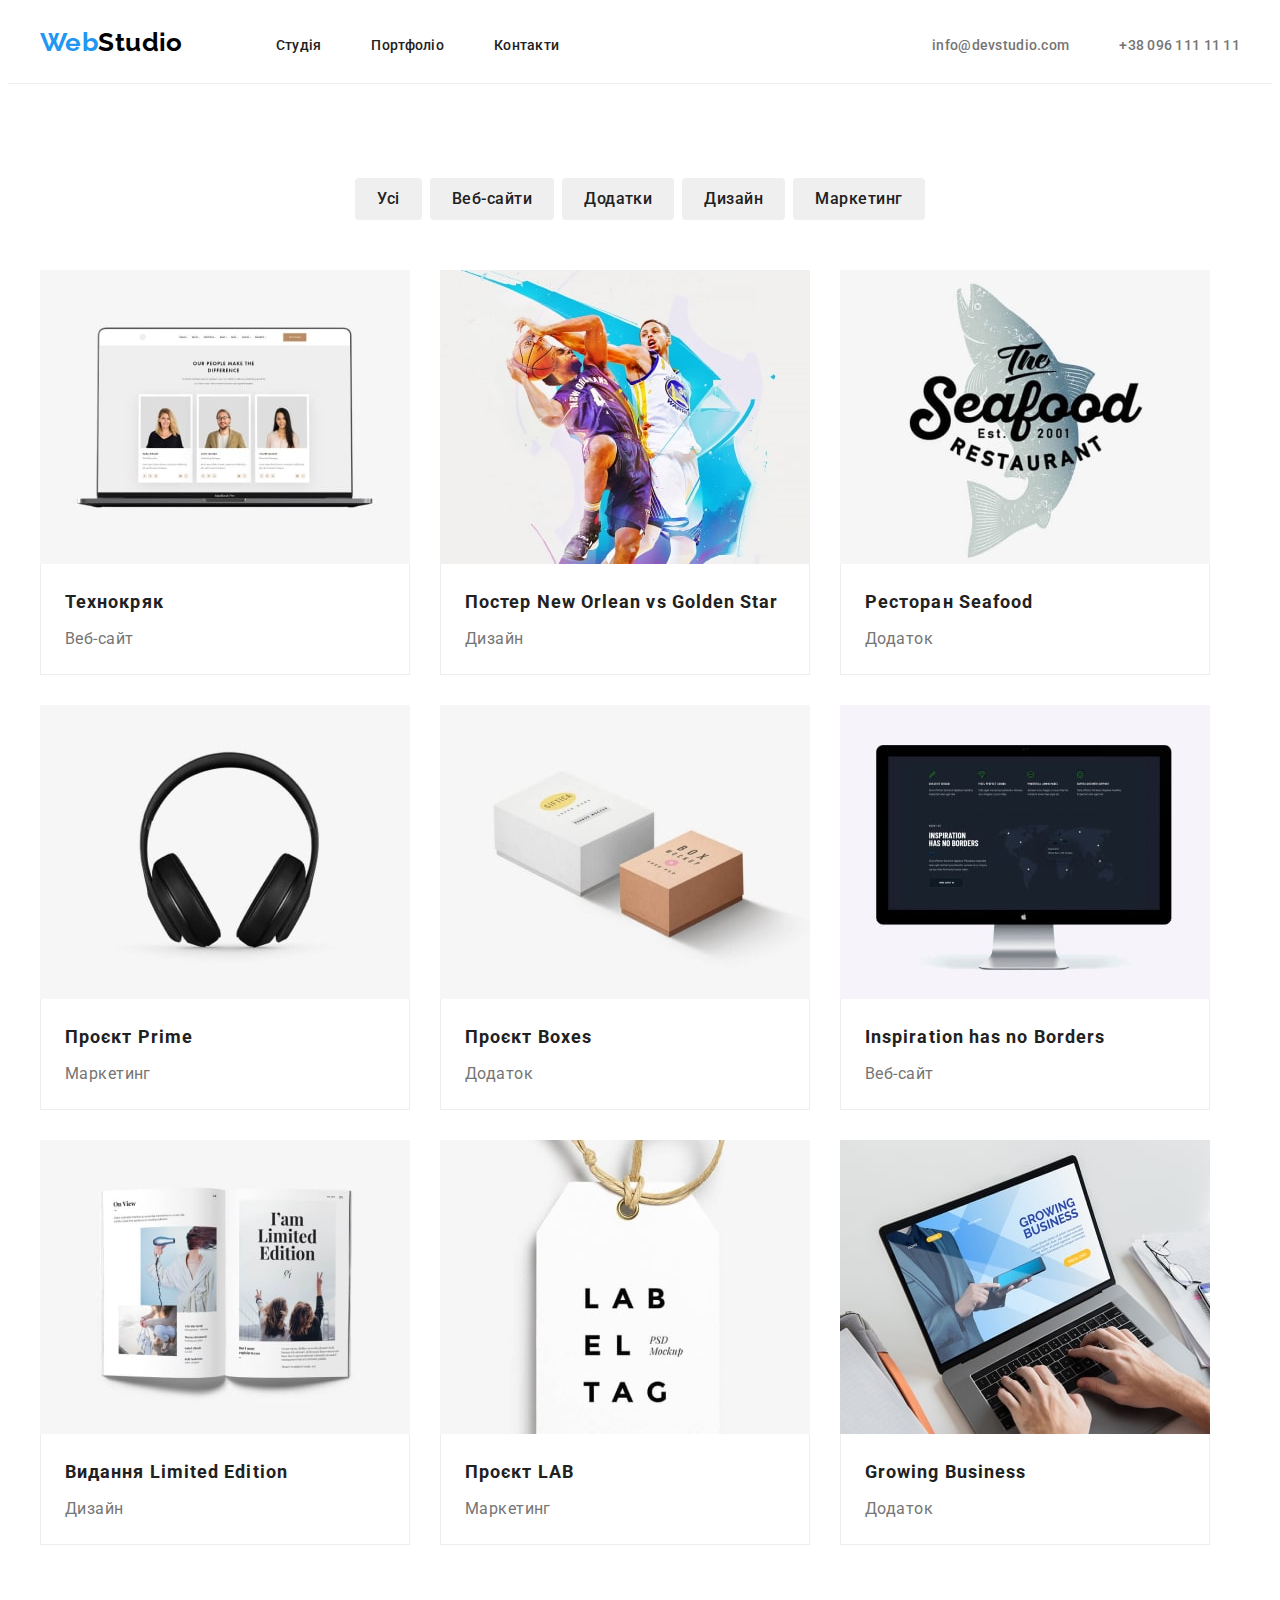
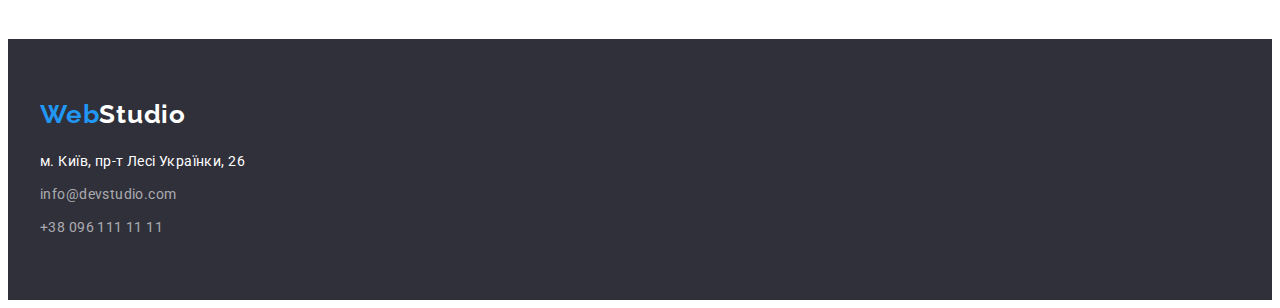
==== commit 060ca6ef: "final edition" ====
--- a/portfolio.html
+++ b/portfolio.html
@@ -46,82 +46,83 @@
   </header>
 
   <main>
-    <section>
-      <h1 class="visually-hidden">Наші роботи</h2>
-        <ul class="list btn-list">
-          <li><button class="btn-stile" type="button">Усі</button></li>
-          <li><button class="btn-stile" type="button">Веб-сайти</button></li>
-          <li><button class="btn-stile" type="button">Додатки</button></li>
-          <li><button class="btn-stile" type="button">Дизайн</button></li>
-          <li><button class="btn-stile" type="button">Маркетинг</button></li>
-        </ul>
-        <div class="container-picters container">
+    <section class="section">
+      <div class="container">
+        <h1 class="visually-hidden">Наші роботи</h2>
+          <ul class="list btn-list">
+            <li><button class="btn-style" type="button">Усі</button></li>
+            <li><button class="btn-style" type="button">Веб-сайти</button></li>
+            <li><button class="btn-style" type="button">Додатки</button></li>
+            <li><button class="btn-style" type="button">Дизайн</button></li>
+            <li><button class="btn-style" type="button">Маркетинг</button></li>
+          </ul>
+
           <ul class="list picters-list">
             <li class="item-of-job">
               <img class="img-of-job" src="./images/tehno.jpg" width="370" alt="photo tehno">
               <div class="under-pict-border">
-                <h3 class="project-title">Технокряк</h3>
+                <h2 class="project-title">Технокряк</h2>
                 <p class="project-text">Веб-сайт</p>
               </div>
             </li>
             <li class="name-of-job">
               <img class="img-of-job" src="./images/poster.jpg" width="370" alt="photo poster">
               <div class="under-pict-border">
-                <h3 class="project-title">Постер New Orlean vs Golden Star</h3>
+                <h2 class="project-title">Постер New Orlean vs Golden Star</h2>
                 <p class="project-text">Дизайн</p>
               </div>
             </li>
             <li class="name-of-job">
               <img class="img-of-job" src="./images/restaurant.jpg" width="370" alt="photo restaurant">
               <div class="under-pict-border">
-                <h3 class="project-title">Ресторан Seafood</h3>
+                <h2 class="project-title">Ресторан Seafood</h2>
                 <p class="project-text">Додаток</p>
               </div>
             </li>
             <li class="name-of-job">
               <img class="img-of-job" src="./images/project-prime.jpg" width="370" alt="photo prime">
               <div class="under-pict-border">
-                <h3 class="project-title">Проєкт Prime</h3>
+                <h2 class="project-title">Проєкт Prime</h2>
                 <p class="project-text">Маркетинг</p>
               </div>
             </li>
             <li class="name-of-job">
               <img src="./images/project-boxes.jpg" width="370" alt="photo project boxes">
               <div class="under-pict-border">
-                <h3 class="project-title">Проєкт Boxes</h3>
+                <h2 class="project-title">Проєкт Boxes</h2>
                 <p class="project-text">Додаток</p>
               </div>
             </li>
             <li class="name-of-job">
               <img src="./images/inspiration-has-no-borders.jpg" width="370" alt="photo inspiration has no borders">
               <div class="under-pict-border">
-                <h3 class="project-title">Inspiration has no Borders</h3>
+                <h2 class="project-title">Inspiration has no Borders</h2>
                 <p class="project-text">Веб-сайт</p>
               </div>
             </li>
             <li class="name-of-job">
               <img class="img-of-job" src="./images/limited-edition.jpg" width="370" alt="photo limited edition">
               <div class="under-pict-border">
-                <h3 class="project-title">Видання Limited Edition</h3>
+                <h2 class="project-title">Видання Limited Edition</h2>
                 <p class="project-text">Дизайн</p>
               </div>
             </li>
             <li class="name-of-job">
               <img class="img-of-job" src="./images/lab.jpg" width="370" alt="photo lab">
               <div class="under-pict-border">
-                <h3 class="project-title">Проєкт LAB</h3>
+                <h2 class="project-title">Проєкт LAB</h2>
                 <p class="project-text">Маркетинг</p>
               </div>
             </li>
             <li class="name-of-job">
               <img class="img-of-job" src="./images/growing-business.jpg" width="370" alt="photo growing business">
               <div class="under-pict-border">
-                <h3 class="project-title">Growing Business</h3>
+                <h2 class="project-title">Growing Business</h2>
                 <p class="project-text">Додаток</p>
               </div>
             </li>
           </ul>
-        </div>
+      </div>
     </section>
   </main>
 
--- a/css/styles.css
+++ b/css/styles.css
@@ -6,7 +6,6 @@
   --gray-color: #757575;
   --bkgr-color: #2f303a;
   --border-color: #eeeeee;
-  --padd-standart: 94px;
   --margin-standart: 30px;
   --gap-picters: 30px;
 }
@@ -19,6 +18,10 @@
   font-size: 14px;
   background-color: var(--white-color);
   letter-spacing: 0.03em;
+}
+
+.section {
+  padding: 94px 0;
 }
 
 button {
@@ -167,7 +170,7 @@
 .hero {
   background-color: var(--bkgr-color);
 
-  padding-top: 186px;
+  padding-top: 200px;
   padding-bottom: 200px;
 }
 
@@ -212,11 +215,11 @@
 
 /*-----------------Our advantages---------------------*/
 .advanteges-section {
-  padding-top: var(--padd-standart);
-}
-
+  padding-bottom: 0;
+}
 .advantages-list {
   display: flex;
+  /* padding-top: 94px; */
 }
 
 .advantages-list-item:not(:last-child) {
@@ -238,16 +241,21 @@
 }
 
 /*-----------------What do we do?---------------------*/
-.busy-section {
-  padding: var(--padd-standart) 0;
-}
-
-.section-our-team {
+
+.section-title {
   font-size: 36px;
   line-height: 1.16;
   text-align: center;
   color: var(--first-color);
-  padding-bottom: 50px;
+  margin-bottom: 50px;
+}
+
+.title-our-team {
+  font-size: 36px;
+  line-height: 1.16;
+  text-align: center;
+  color: var(--first-color);
+  margin-bottom: 50px;
 }
 
 .busy-list {
@@ -259,12 +267,11 @@
 
 .our-team {
   background-color: #f5f4fa;
-  padding: var(--padd-standart) 0;
-}
-
-.team-title {
+}
+
+/* .team-title {
   padding-top: 50px;
-}
+} */
 
 .our-team-list {
   display: flex;
@@ -345,7 +352,9 @@
 }
 
 /*---------------------portfolio----------------*/
-.btn-stile {
+.btn-style {
+  border-radius: 4px;
+  border: none;
   font-family: "Roboto";
   font-style: normal;
   font-weight: 500;
@@ -354,11 +363,11 @@
   text-align: center;
   letter-spacing: 0.03em;
   color: var(--first-color);
-  margin: 0px 8px;
-}
-
-.btn-stile:hover,
-.btn-stile:focus {
+  padding: 6px 22px;
+}
+
+.btn-style:hover,
+.btn-style:focus {
   color: #ffffff;
   background: #2196f3;
   box-shadow: 0px 3px 1px rgba(0, 0, 0, 0.1), 0px 1px 2px rgba(0, 0, 0, 0.08),
@@ -367,25 +376,21 @@
 }
 
 .btn-list {
+  gap: 8px;
   display: flex;
   justify-content: center;
-  padding-top: var(--padd-standart);
-  padding-bottom: 50px;
+  margin-bottom: 50px;
 }
 
 .picters-list {
   display: flex;
-  justify-content: center;
   flex-wrap: wrap;
-  flex-basis: calc((100%-2 * 30px) / 3);
-  padding-bottom: var(--padd-standart);
+  flex-basis: calc((100% - 60px) / 3);
   gap: 30px;
 }
 
 .under-pict-border {
-  padding: 24px 20px;
-  width: 370px;
-  height: 110px;
+  padding: 20px 24px;
   border-bottom: 1px solid var(--border-color);
   border-left: 1px solid var(--border-color);
   border-right: 1px solid var(--border-color);
@@ -399,22 +404,7 @@
   line-height: 2;
   letter-spacing: 0.06em;
   color: var(--first-color);
-}
-
-.project-title {
-  padding-top: 20px;
-}
-
-.project-text {
-  padding-bottom: 20px;
-}
-
-.item-of-job {
-  width: 370px;
-}
-
-.img-of-job {
-  display: block;
+  margin-bottom: 4px;
 }
 
 .project-text {
